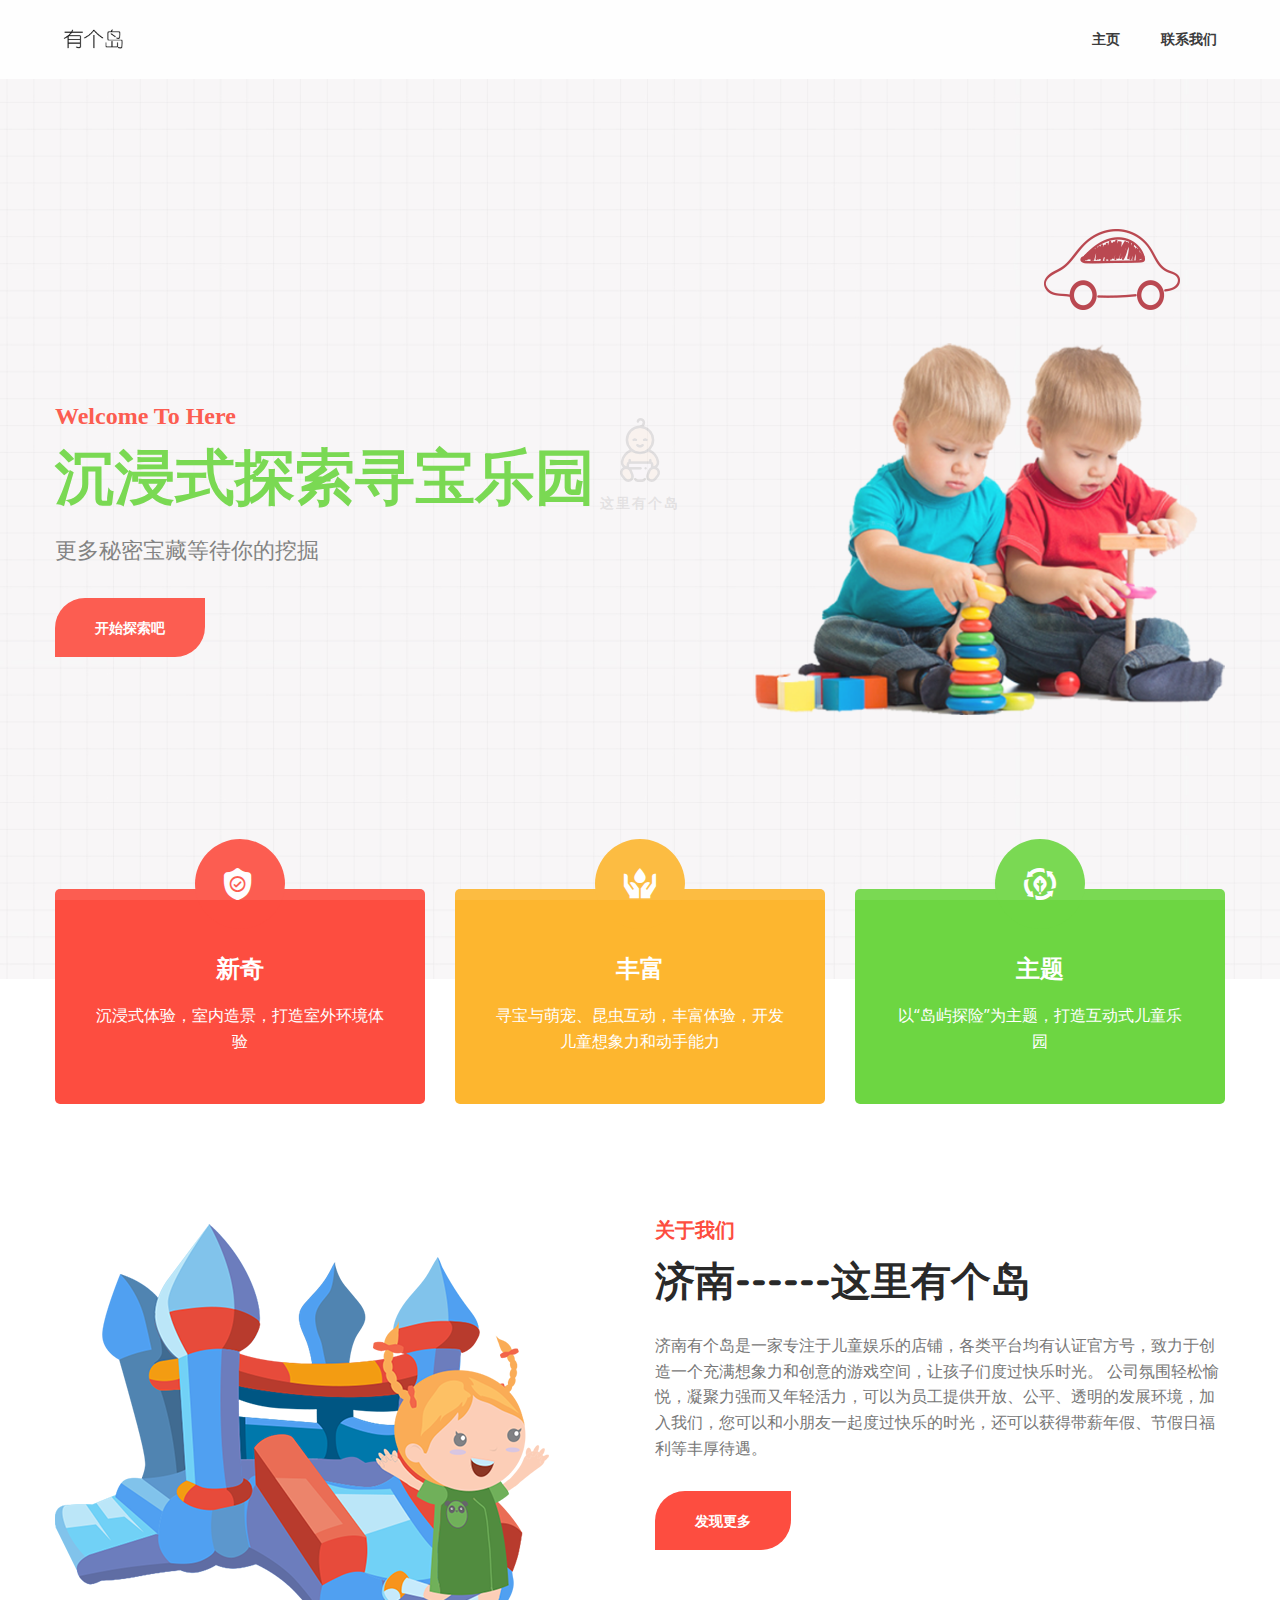
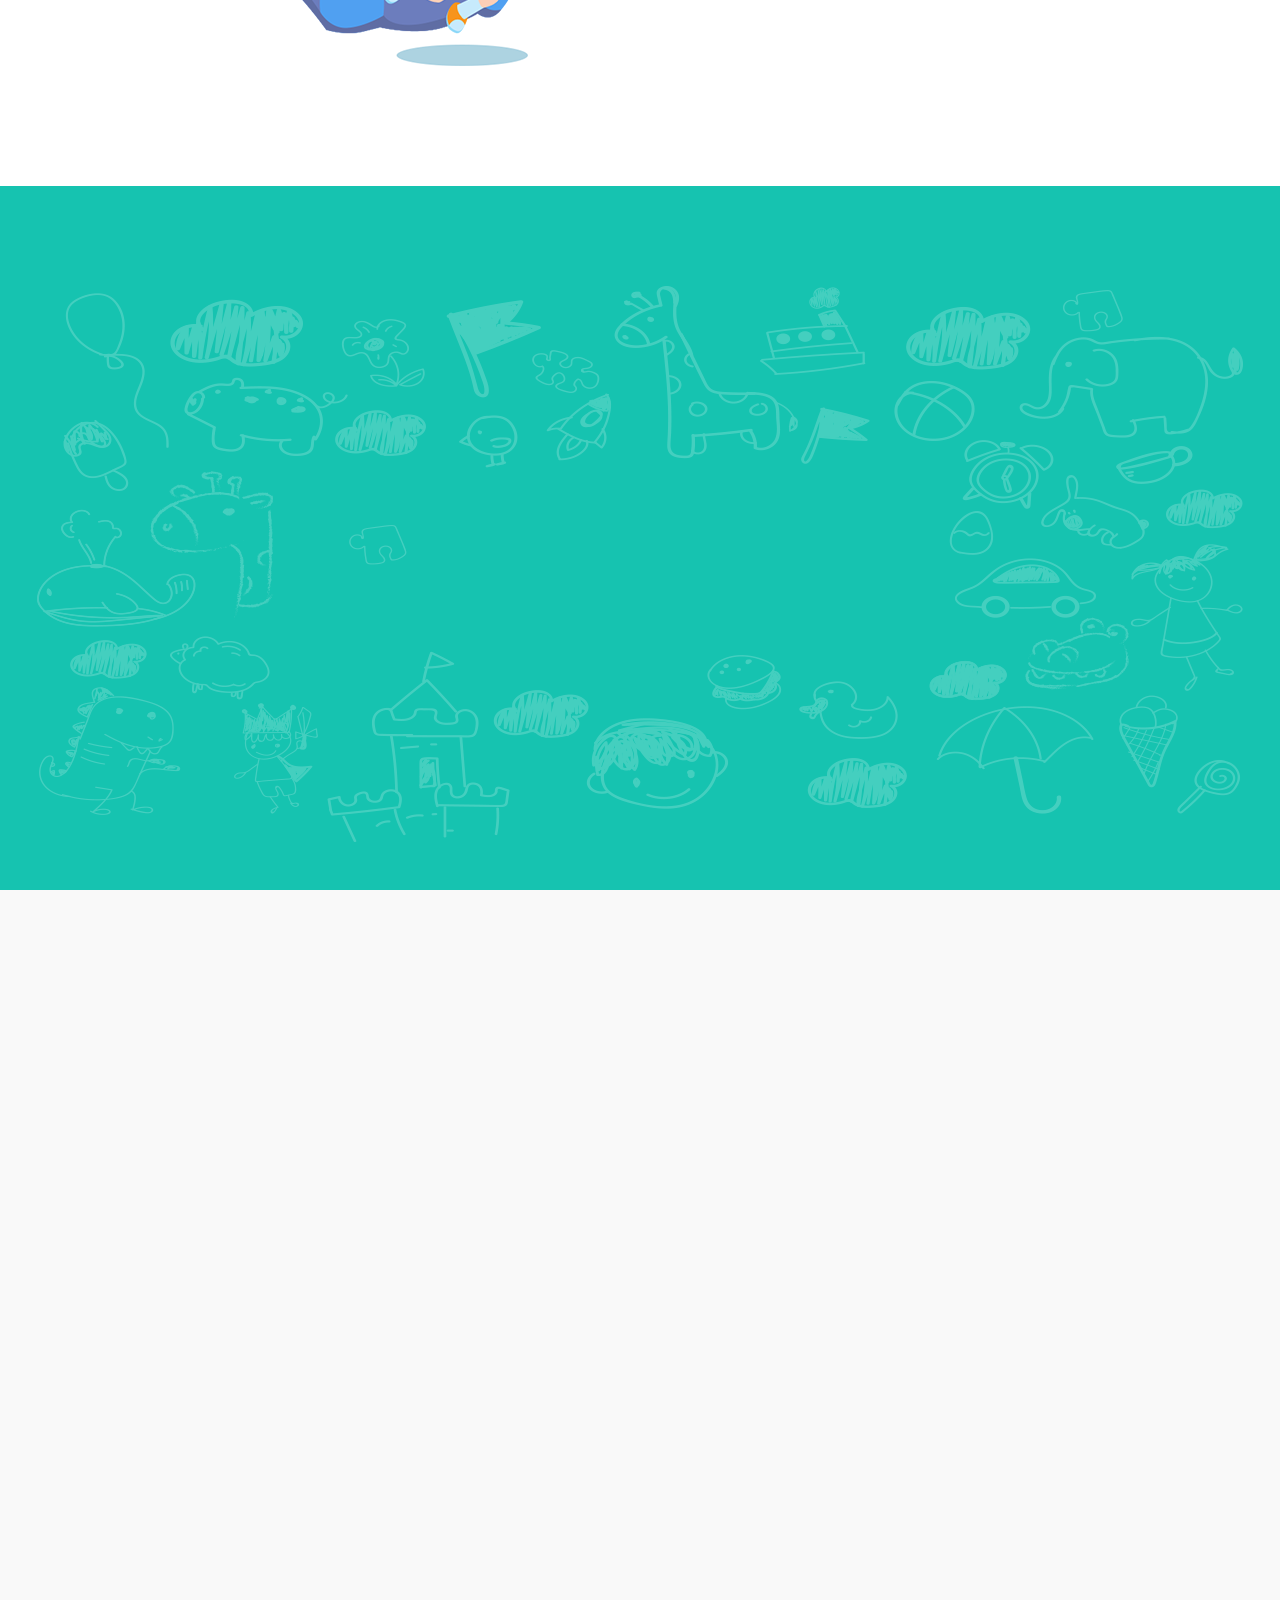
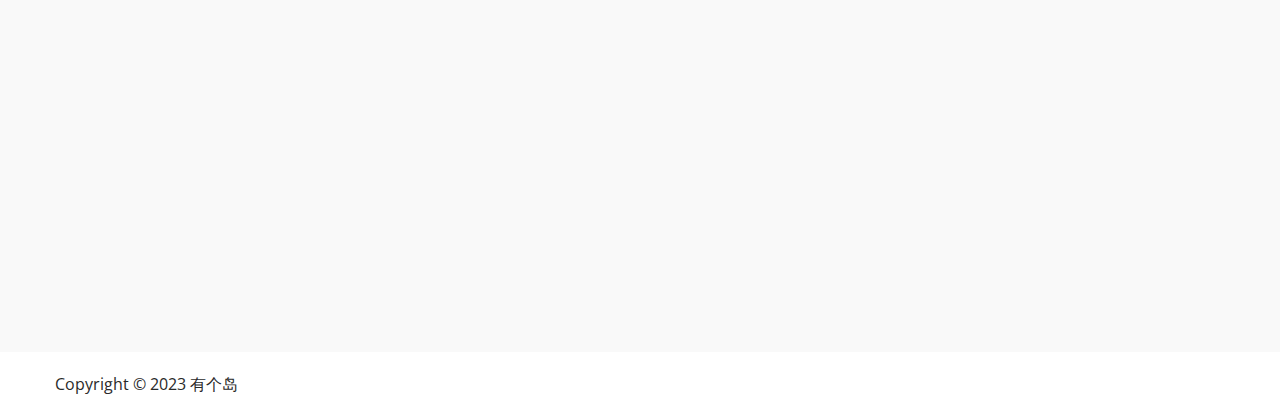
==== index.html @ 4712a029 "modified with template" ====
﻿<!DOCTYPE html>
<html lang="en">
<head>
    <meta charset="UTF-8">
    <meta name="viewport" content="width=device-width, initial-scale=1.0">
    <meta http-equiv="X-UA-Compatible" content="ie=edge">

    <title>主页-济南有个岛企业管理有限责任公司</title>
    <meta name="keyword" content="有个岛,这里有个岛,济南有个岛，济南这里有个岛，济南游乐场，济南儿童游乐场，济南儿童">
    <link rel="shortcut icon" href="assets/images/favicon.ico" type="image/x-icon">

    <!-- Bootstrap -->
    <link href="assets/css/bootstrap.min.css" rel="stylesheet">
        
    <link href="assets/css/font-awesome.min.css" rel="stylesheet">
    <link href="assets/css/magnific-popup.css" rel="stylesheet">
    <link href="assets/css/jquery-ui.css" rel="stylesheet">


    <link href="assets/css/animate.css" rel="stylesheet">
    <link href="assets/css/owl.carousel.min.css" rel="stylesheet">


    <!-- Main css -->
    <link href="assets/css/main.css" rel="stylesheet">

    <!-- HTML5 shim and Respond.js for IE8 support of HTML5 elements and media queries -->
    <!-- WARNING: Respond.js doesn't work if you view the page via file:// -->
    <!--[if lt IE 9]>
    <script src="https://oss.maxcdn.com/html5shiv/3.7.3/html5shiv.min.js"></script>
    <script src="https://oss.maxcdn.com/respond/1.4.2/respond.min.js"></script>
    <![endif]-->

</head>
<body>
    <!-- Preloader -->
    <div class="preloader">
        <img src="assets/images/preloader.png" alt="">
        <h4>这里有个岛</h4>
    </div> <!--Preloader -->

    <!--Header Area-->
    <header class="header-area">
        <nav class="navbar navbar-expand-lg main-menu">
            <div class="container">

                <a class="navbar-brand" href="index.html"><img src="assets/images/logo_1.png" class="d-inline-block align-top" alt=""></a>

                <button class="navbar-toggler" type="button" data-toggle="collapse" data-target="#navbarSupportedContent" aria-controls="navbarSupportedContent" aria-expanded="false" aria-label="Toggle navigation">
                <span class="menu-toggle"></span>
                </button>

                <div class="collapse navbar-collapse" id="navbarSupportedContent">
                    <ul class="navbar-nav ml-auto">
                        <li class="nav-item"><a class="nav-link" href="index.html">主页</a></li>
                        <!-- <li class="nav-item"><a class="nav-link" href="about.html">关于我们</a></li> -->
                        <li class="nav-item"><a class="nav-link" href="contact.html">联系我们</a></li>
                    </ul>
                    <!-- <div class="header-btn justify-content-end">
                        <button type="button" class="search-btn"><i class="fa fa-search"></i></button>
                    </div> -->
                </div>
            </div>
        </nav>
    </header><!--/Header Area-->

    <!--Hero Area-->
    <section class="hero-section">
        <div class="hero-area-1">
            <div class="single-hero ziraf-left car-right" style="background: url('assets/images/hero-1.jpg') no-repeat center / cover;">
                <div class="container">
                    <div class="row">
                        <div class="col-xl-7">
                            <div class="hero-sub">
                                <div class="table-cell">
                                    <div class="hero-left">
                                        <h4>welcome to here</h4>
                                        <h1>沉浸式探索寻宝乐园</h1>
                                        <p>更多秘密宝藏等待你的挖掘</p>
                                        <a href="" class="bttn-mid btn-fill">开始探索吧</a>
                                    </div>
                                </div>
                            </div>
                        </div>
                        <div class="col-xl-5">
                            <div class="hero-sub">
                                <div class="table-cell">
                                    <div class="hero-right">
                                        <img src="assets/images/hero-kids.png" alt="">
                                    </div>
                                </div>
                            </div>
                        </div>
                    </div>
                </div>
            </div>
        </div>
    </section><!--/Hero Area-->

    <!--Widgets Area-->
    <section class="widgets-area">
        <div class="container">
            <div class="row justify-content-center">
                <div class="col-xl-4 col-lg-4 col-md-6 col-sm-12">
                    <div class="single-widget primary-bg wow fadeInUp" data-wow-delay="0.4s">
                        <i class="flaticon-shield primary-bg"></i>
                        <h4>新奇</h4>
                        <p>沉浸式体验，室内造景，打造室外环境体验</p>
                    </div>
                </div>
                <div class="col-xl-4 col-lg-4 col-md-6 col-sm-12">
                    <div class="single-widget yellow-bg wow fadeInUp" data-wow-delay="0.4s">
                        <i class="flaticon-water yellow-bg"></i>
                        <h4>丰富</h4>
                        <p>寻宝与萌宠、昆虫互动，丰富体验，开发儿童想象力和动手能力</p>
                    </div>
                </div>
                <div class="col-xl-4 col-lg-4 col-md-6 col-sm-12">
                    <div class="single-widget green-bg wow fadeInUp" data-wow-delay="0.4s">
                        <i class="flaticon-bio green-bg"></i>
                        <h4>主题</h4>
                        <p>以“岛屿探险”为主题，打造互动式儿童乐园</p>
                    </div>
                </div>
            </div>
        </div>
    </section><!--/Widgets Area-->

    <!--About Area-->
    <section class="about-area section-padding-2 ziraf-right">
        <div class="container">
            <div class="row">
                <div class="col-xl-6 col-lg-6 col-md-12 col-sm-12 mb-30">
                    <img src="assets/images/about.png" alt="">
                </div>
                <div class="col-xl-6 col-lg-6 col-md-12 col-sm-12">
                    <div class="about-content">
                        <div class="section-title mb-10">
                            <h4>关于我们</h4>
                            <h2>济南------这里有个岛</h2>
                        </div>
                        <p>济南有个岛是一家专注于儿童娱乐的店铺，各类平台均有认证官方号，致力于创造一个充满想象力和创意的游戏空间，让孩子们度过快乐时光。
                            公司氛围轻松愉悦，凝聚力强而又年轻活力，可以为员工提供开放、公平、透明的发展环境，加入我们，您可以和小朋友一起度过快乐的时光，还可以获得带薪年假、节假日福利等丰厚待遇。</p>
                        <a href="" class="bttn-mid btn-fill">发现更多</a>
                    </div>
                </div>
            </div>
        </div>
    </section><!--/About Area-->

    <!--Package Area-->
    <section class="package-area package-before mint-bg section-padding">
        <div class="container">
            <div class="row justify-content-center">
                <div class="col-xl-6 centered wow fadeInUp" data-wow-delay="0.3s">
                   <div class="section-title cl-white">
                       <h4 class="cl-white">member benefits</h4>
                       <h2>加入会员,享受更多福利</h2>
                   </div>
                </div>
            </div>
            <div class="row">
                <div class="col wow fadeInUp" data-wow-delay="0.4s">
                    <div class="packages owl-carousel">
                        <div class="single-package">
                            <img src="assets/images/package/1.png" alt="">
                            <h3>会员折扣</h3>
                            <p>成为会员即可享受会员折扣</p>
                            <!-- <a href="" class="bttn-small btn-fill">Read more</a> -->
                        </div>
                        <div class="single-package">
                            <img src="assets/images/package/2.png" alt="">
                            <h3>生日礼物</h3>
                            <p>生日当天前来可领会员生日小礼品</p>
                            <!-- <a href="" class="bttn-small btn-fill">Read more</a> -->
                        </div>
                        <div class="single-package">
                            <img src="assets/images/package/3.png" alt="">
                            <h3>专属服务</h3>
                            <p>更多专属服务,尽在"有个岛"</p>
                            <!-- <a href="" class="bttn-small btn-fill">Read more</a> -->
                        </div>
                    </div>
                </div>
            </div>
        </div>
    </section><!--/Package Area-->
    
    <!--Portfolio Section -->
    <section class="portfolio-area section-padding gray-bg">
        
        <div class="container">

            <div class="row justify-content-center">
                <div class="col-xl-6 centered wow fadeInUp" data-wow-delay="0.3s">
                    <div class="section-title">
                        <h4>Photo gallery</h4>
                        <h2>给宝贝欢乐童年</h2>
                    </div>
                </div>
            </div>

            <div class="row portfolio portfolio-gallery column-3 gutter wow fadeInUp" data-wow-delay="0.5s">

                <div class="portfolio-item cat1 cat3 ">
                    <a href="assets/images/portfolios/1.jpg" class="thumb popup-gallery" title="">
                        <img src="assets/images/portfolios/1.jpg" alt="">
                        <div class="portfolio-hover">
                            <div class="portfolio-description">
                                <p><i class="flaticon-search"></i></p>
                            </div>
                        </div>
                    </a>
                </div>

                <div class="portfolio-item cat2 cat4 ">
                    <a href="assets/images/portfolios/2.jpg" class="thumb popup-gallery" title="">
                        <img src="assets/images/portfolios/2.jpg" alt="">
                        <div class="portfolio-hover">
                            <div class="portfolio-description">
                                <p><i class="flaticon-search"></i></p>
                            </div>
                        </div>
                    </a>
                </div>

                <div class="portfolio-item cat1 cat5 ">
                    <a href="assets/images/portfolios/3.jpg" class="thumb popup-gallery" title="">
                        <img src="assets/images/portfolios/3.jpg" alt="">
                        <div class="portfolio-hover">
                            <div class="portfolio-description">
                                <p><i class="flaticon-search"></i></p>
                            </div>
                        </div>
                    </a>
                </div>

                <div class="portfolio-item cat3 ">
                    <a href="" class="thumb video-popup" title="">
                        <img src="assets/images/portfolios/4.jpg" alt="">
                        <div class="portfolio-hover">
                            <div class="portfolio-description">
                                <p><i class="fa fa-play"></i></p>
                            </div>
                        </div>
                    </a>
                </div>

                <div class="portfolio-item cat1 cat2 ">
                    <a href="assets/images/portfolios/5.jpg" class="thumb popup-gallery" title="">
                        <img src="assets/images/portfolios/5.jpg" alt="">
                        <div class="portfolio-hover">
                            <div class="portfolio-description">
                                <p><i class="flaticon-search"></i></p>
                            </div>
                        </div>
                    </a>
                </div>

                <div class="portfolio-item cat3 cat4 ">
                    <a href="assets/images/portfolios/6.jpg" class="thumb popup-gallery" title="">
                        <img src="assets/images/portfolios/6.jpg" alt="">
                        <div class="portfolio-hover">
                            <div class="portfolio-description">
                                <p><i class="flaticon-search"></i></p>
                            </div>
                        </div>
                    </a>
                </div>

            </div>
        </div>
    </section><!--/Portfolio Section-->

    <!--Copyright Area-->
    <div class="copyright">
        <div class="container">
            <div class="row">
                <div class="col-xl-6 col-lg-6 col-md-6 col-sm-12">
                    <p>Copyright &copy; 2023 有个岛</p>
                </div>
                <div class="col-xl-6 col-lg-6 col-md-6 col-sm-12">
                    <ul>
                        <li>
                            <a href=""></a>
                        </li>
                        <li>
                            <a href=""></a>
                        </li>
                    </ul>
                </div>
            </div>
        </div>
    </div><!--/Copyright Area-->



    <!-- jQuery (necessary for Bootstrap's JavaScript plugins) -->
    <script src="assets/js/jquery-3.2.1.min.js"></script>
    <script src="assets/js/jquery-migrate.js"></script>
    <script src="assets/js/jquery-ui.js"></script>

    <script src="assets/js/popper.js"></script>
    <script src="assets/js/bootstrap.min.js"></script>
    <script src="assets/js/owl.carousel.min.js"></script>

    <script src="assets/js/magnific-popup.min.js"></script>
    <script src="assets/js/imagesloaded.pkgd.min.js"></script>
    <script src="assets/js/isotope.pkgd.min.js"></script>
    
    <script src="assets/js/waypoints.min.js"></script>
    <script src="assets/js/jquery.counterup.min.js"></script>
    <script src="assets/js/wow.min.js"></script>
    <script src="assets/js/scrollUp.min.js"></script>

    <script src="assets/js/script.js"></script>
</body>
</html>
---- assets/css/main.css ----
/* ---------------------------------------

[Main Stylesheet]

Project:    	  Kidio - Indoor playground HTML Template
Version:    	  1.0
Primary Use:      Indoor playground HTML Template

------------------------------------------

[Table of contents]

1. Fonts
2. Reset Css
3. Global Settings
4. Section Styles
5. Colors
6. Margin and Padding
7. Background Overlay
8. Buttons Style
9. Preloader
10. ScrollUp Button
11. Main Header style
12. Hero Area
13. Features Area
14. Custom Hero
15. Promo Area
16. Our Partners
17. Pricing Table
18. Why Choose us
19. Parallax Area
20. Testimonial Area
21. Counter Area
22. App Area
23. Blog Area
24. Footer Area
25. Custom Banner
26. About Area
27. Award Area
28. Card Features
29. All Partners Area
30. Team Area
31. Card Apply Form
32. Become Partner Area
33. Card Details Area
34. Choose Card
35. Faq Area
36. Error Area

-------------------------------------------*/
/*** 

===============
	Reset Css
===============

 ***/
@import url("https://fonts.googleapis.com/css?family=Open+Sans:400,600,700|Permanent+Marker|Quicksand:400,700&display=swap");

* {
    margin: 0px;
    padding: 0px;
    border: none;
    outline: none;
}

/*** 

===================
	Global Settings
===================

 ***/
body {
    font-size: 16px;
    color: #292929;
    line-height: 1.7em;
    font-weight: 400;
    background: #ffffff;
    -webkit-font-smoothing: antialiased;
    -moz-font-smoothing: antialiased;
    font-family: "Open Sans", sans-serif;
}

a {
    text-decoration: none;
    cursor: pointer;
    transition: .3s;
    color: #1E90FF;
}

button,
a:hover, a:focus, a:visited {
    text-decoration: none;
    outline: none !important;
    transition: .3s;
}

h1, h2, h3, h4, h5, h6 {
    position: relative;
    font-weight: 700;
    margin: 0px;
    background: none;
    line-height: 1.2em;
    font-family: "Quicksand", sans-serif;
}

h1 {
    font-size: 100px;
    font-family: "Quicksand", sans-serif;
}

h2 {
    font-size: 40px;
    font-family: "Quicksand", sans-serif;
}

h3 {
    font-size: 30px;
}

h4 {
    font-size: 24px;
}

h5 {
    font-size: 20px;
}

h6 {
    font-size: 18px;
}

input, button, select, textarea {
    outline: none;
}

textarea {
    overflow: hidden;
}

p {
    position: relative;
    line-height: 1.6em;
    font-family: "Open Sans", sans-serif;
}

img {
    -webkit-user-drag: none;
    -khtml-user-drag: none;
    -moz-user-drag: none;
    -o-user-drag: none;
    display: inline-block;
    max-width: 100%;
}

ul, li {
    list-style: none;
    padding: 0px;
    margin: 0px;
}

img {
    display: inline-block;
    max-width: 100%;
}

::selection {
    background-color: #00C9B724;
    color: #fd4d40;
}

-moz-::selection {
    background-color: #00C9B724;
    color: #fd4d40;
}

-webkit-::selection {
    background-color: #00C9B724;
    color: #fd4d40;
}

-o-::selection {
    background-color: #00C9B724;
    color: #fd4d40;
}

.page-wrapper {
    position: relative;
    margin: 0 auto;
    width: 100%;
    min-width: 300px;
    overflow: hidden;
}

.btn.focus, .btn:focus {
    box-shadow: none;
}

.border-0 {
    border: 0px;
}

.centered {
    text-align: center;
}

/*** 

================
	Fonts
================


font-family: 'Permanent Marker', cursive;
font-family: 'Open Sans', sans-serif;
font-family: 'Quicksand', sans-serif;

 ***/
/*
  Flaticon icon font: Flaticon
*/
@font-face {
    font-family: "Flaticon";
  src: url("../fonts/Flaticon.eot");
  src: url("../fonts/Flaticon.eot?#iefix") format("embedded-opentype"), url("../fonts/Flaticon.woff2") format("woff2"), url("../fonts/Flaticon.woff") format("woff"), url("../fonts/Flaticon.ttf") format("truetype"), url("../fonts/Flaticon.svg#Flaticon") format("svg");
  font-weight: normal;
  font-style: normal;
}

@media screen and (-webkit-min-device-pixel-ratio: 0) {
  @    font-face {
        font-family: "Flaticon";
        src: url("../fonts/Flaticon.svg#Flaticon") format("svg");
    }
}

[class^="flaticon-"]:before, [class*=" flaticon-"]:before,
[class^="flaticon-"]:after, [class*=" flaticon-"]:after {
    font-family: Flaticon;
    font-style: normal;
}

.flaticon-plus:before {
    content: "\f100";
}

.flaticon-minus:before {
    content: "\f101";
}

.flaticon-search:before {
    content: "\f102";
}

.flaticon-shield:before {
    content: "\f103";
}

.flaticon-water:before {
    content: "\f104";
}

.flaticon-bio:before {
    content: "\f105";
}

.flaticon-arrow-1:before {
    content: "\f106";
}

.flaticon-arrow:before {
    content: "\f107";
}

.flaticon-back:before {
    content: "\f108";
}

.flaticon-right:before {
    content: "\f109";
}

.flaticon-playground:before {
    content: "\f10a";
}

.flaticon-picnic:before {
    content: "\f10b";
}

.flaticon-map:before {
    content: "\f10c";
}

.flaticon-phone:before {
    content: "\f10d";
}

.flaticon-photo:before {
    content: "\f10e";
}

.flaticon-forward:before {
    content: "\f10f";
}

/*** 

==================
    Color Classes
==================

***/
.cl-black {
    color: #292929;
}

.cl-primary {
    color: #fd4d40;
}

.cl-white {
    color: #ffffff;
}

.cl-blue {
    color: #037EBD;
}

.cl-blue-2 {
    color: #037EBD;
}

.cl-green {
    color: #6dd642;
}

.cl-mint {
    color: #16C3B0;
}

.cl-yellow {
    color: #fdb62f;
}

.cl-facebook {
    color: #3B5999;
}

.cl-twitter {
    color: #55ACEE;
}

.cl-youtube {
    color: #CD201F;
}

.cl-pinterest {
    color: #BD081C;
}

.facebook-bg {
    background: #FD4D40;
}

.twitter-bg {
    background: #16C3B0;
}

.youtube-bg {
    background: #CD201F;
}

.pinterest-bg {
    background: #BD081C;
}

.google-plus-bg {
    background: #DD5144;
}

.linkedin-bg {
    background: #2DB3D9;
}

.instagram-bg {
    background: #FF7300;
}

.text-gradient-one {
    background: -webkit-linear-gradient(#FE1360, #FB653C);
    background-clip: text;
    -webkit-background-clip: text;
    -webkit-text-fill-color: transparent;
}

.text-gradient-two {
    background: -webkit-linear-gradient(#FD5B82, #FF828A);
    background-clip: text;
    -webkit-background-clip: text;
    -webkit-text-fill-color: transparent;
}

.gradient-bg-1 {
    background: -webkit-linear-gradient(#FE1360, #FB653C);
    background-clip: initial;
    -webkit-background-clip: initial;
}

.gradient-bg-2 {
    background: -webkit-linear-gradient(#FD5B82, #FF828A);
    background-clip: initial;
    -webkit-background-clip: initial;
}

/*** 

==================
    Section Styles
==================

***/
.container {
    max-width: 1200px;
}

.section-padding {
    padding: 120px 0;
}

.section-padding-2 {
    padding-top: 120px;
    padding-bottom: 90px;
}

.section-title {
    margin-bottom: 35px;
    margin-top: -6px;
}

.section-title h2 {
    position: relative;
    display: inline-block;
    font-size: 40px;
    font-weight: 700;
    line-height: 1.4;
    z-index: 1;
    text-transform: capitalize;
    margin-bottom: 15px;
}

.section-title h2 span {
    color: #fd4d40;
}

.section-title h4 {
    font-size: 20px;
    font-family: "Permanent Marker", cursive;
    margin-bottom: 10px;
    color: #fd4d40;
}

.section-title p {
    margin-bottom: 50px;
}

.section-title-2 {
    margin-bottom: 10px;
    margin-top: -11px;
}

.section-title-2 h2 {
    position: relative;
    display: inline-block;
    color: #292929;
    font-size: 40px;
    font-weight: 700;
    line-height: 1.4;
    margin-bottom: 15px;
    z-index: 1;
    text-transform: capitalize;
}

.section-title-2 h2 span {
    color: #fd4d40;
}

.section-title-2 p {
    margin-bottom: 20px;
}

@media (max-width: 991px) {
    .section-padding {
        padding: 100px 0;
    }

    .section-padding-2 {
        padding-top: 100px;
        padding-bottom: 70px;
    }
}

@media (max-width: 767px) {
    .section-padding {
        padding: 80px 0;
    }

    .section-padding-2 {
        padding-top: 80px;
        padding-bottom: 50px;
    }

    .section-title h2:before {
        display: none;
    }
}

@media (max-width: 575px) {
    .title-right a {
        float: left;
        margin-bottom: 40px;
    }
}

@media (max-width: 450px) {
    .section-title h2 {
        font-size: 32px;
    }

    .section-title-2 h2 {
        font-size: 32px;
    }

    .departments-area h2 {
        font-size: 32px;
    }
}

/*** 

=======================
    Margin and Padding
=======================

***/
/* 
    Margin Top styles
*/
.mar-0 {
    margin: 0;
}

.mt-10 {
    margin-top: 10px;
}

.mt-20 {
    margin-top: 20px;
}

.mt-30 {
    margin-top: 30px;
}

.mt-40 {
    margin-top: 40px;
}

.mt-50 {
    margin-top: 50px;
}

.mt-60 {
    margin-top: 60px;
}

/* 
    Margin Bottom Styles
*/
.mb-10 {
    margin-bottom: 10px;
}

.mb-20 {
    margin-bottom: 20px;
}

.mb-30 {
    margin-bottom: 30px;
}

.mb-40 {
    margin-bottom: 40px;
}

.mb-50 {
    margin-bottom: 50px;
}

.mb-60 {
    margin-bottom: 60px;
}

/* 
    Margin Right Styles
*/
.mr-10 {
    margin-right: 10px;
}

.mr-20 {
    margin-right: 20px;
}

.mr-30 {
    margin-right: 30px;
}

.mr-40 {
    margin-right: 40px;
}

.mr-50 {
    margin-right: 50px;
}

.mr-60 {
    margin-right: 60px;
}

/* 
    Padding Top Styles
*/
.pad-0 {
    padding: 0;
}

.pt-10 {
    padding-top: 10px;
}

.pt-20 {
    padding-top: 20px;
}

.pt-30 {
    padding-top: 30px;
}

.pt-40 {
    padding-top: 40px;
}

.pt-50 {
    padding-top: 50px;
}

.pt-60 {
    padding-top: 60px;
}

/* 
    Padding Bottom Styles
*/
.pb-10 {
    padding-bottom: 10px;
}

.pb-20 {
    padding-bottom: 20px;
}

.pb-30 {
    padding-bottom: 30px;
}

.pb-40 {
    padding-bottom: 40px;
}

.pb-50 {
    padding-bottom: 50px;
}

.pb-60 {
    padding-bottom: 60px;
}

/*** 

============================
    Background and Overlay
============================

***/
.gray-bg {
    background: #F9F9F9;
}

.black-bg {
    background: #292929;
}

.black-bg-2 {
    background: #555555;
}

.primary-bg {
    background: #fd4d40;
}

.primary-light-bg {
    background: #00C9B72c;
}

.primary-bg-dark {
    background: #037EBD;
}

.white-bg {
    background: #ffffff;
}

.blue-bg {
    background: #15124B;
}

.light-blue-bg {
    background: #234BA5;
}

.green-bg {
    background: #6dd642;
}

.blue-bg-2 {
    background: #000040;
}

.yellow-bg {
    background: #FDB62F;
}

.yellow-light-bg {
    background: #FEEDCD;
}

.purple-bg {
    background: #8E0EF0;
}

.purple-light-bg {
    background: #E8CFFC;
}

.mint-bg {
    background: #16C3B0;
}

.dark-overlay {
    background-size: cover !important;
    position: relative;
    z-index: 1;
}

.dark-overlay:after {
    position: absolute;
    left: 0;
    top: 0;
    height: 100%;
    width: 100%;
    background: #000;
    content: "";
    z-index: -1;
    opacity: .85;
}

.mint-overlay {
    background-size: cover !important;
    position: relative;
    z-index: 1;
}

.mint-overlay:after {
    position: absolute;
    left: 0;
    top: 0;
    height: 100%;
    width: 100%;
    background: #16C3B0;
    content: "";
    z-index: -1;
    opacity: .80;
}

.ziraf-left {
    position: relative;
}

.ziraf-left::before {
    position: absolute;
    content: "";
    left: 0;
    top: 150px;
    height: 639px;
    width: 249px;
    background: url(../images/hero-left.png) no-repeat;
    animation: linear infinite alternate;
    animation-name: ziraf-left;
    animation-duration: 10s;
    -webkit-animation: linear infinite alternate;
    -webkit-animation-name: ziraf-left;
    -webkit-animation-duration: 10s;
}

@media (max-width: 1400px) {
    .ziraf-left::before {
        display: none;
    }
}

@keyframes ziraf-left {
    0% {
        top: 3%;
    }

    50% {
        top: 10%;
    }

    100% {
        top: 3%;
    }
}

.ziraf-right {
    position: relative;
}

.ziraf-right::after {
    position: absolute;
    content: "";
    right: 0;
    top: 150px;
    height: 332px;
    width: 174px;
    background: url(../images/about-right.png) no-repeat;
    animation: linear infinite alternate;
    animation-name: ziraf-right;
    animation-duration: 10s;
    -webkit-animation: linear infinite alternate;
    -webkit-animation-name: ziraf-right;
    -webkit-animation-duration: 10s;
}

@media (max-width: 1400px) {
    .ziraf-right::after {
        display: none;
    }
}

@keyframes ziraf-right {
    0% {
        right: 0%;
    }

    50% {
        right: 7%;
    }

    100% {
        right: 3%;
    }
}

.car-right {
    position: relative;
}

.car-right::after {
    position: absolute;
    content: "";
    right: 100px;
    top: 150px;
    height: 81px;
    width: 136px;
    background: url(../images/hero-right.png) no-repeat;
    animation: linear infinite alternate;
    animation-name: car-right;
    animation-duration: 7s;
    -webkit-animation: linear infinite alternate;
    -webkit-animation-name: car-right;
    -webkit-animation-duration: 7s;
}

@media (max-width: 1024px) {
    .car-right::after {
        display: none;
    }
}

@keyframes car-right {
    0% {
        right: 0%;
    }

    50% {
        right: 10%;
    }

    100% {
        right: 3%;
    }
}

.package-before {
    position: relative;
}

.package-before::after {
    position: absolute;
    content: "";
    left: 50%;
    transform: translateX(-50%);
    top: 100px;
    height: 556px;
    width: 1206px;
    background: url("../images/package-before.png") no-repeat;
}

@media (max-width: 991px) {
    .package-before::after {
        display: none;
    }
}

@media (max-width: 1024px) {
    .package-before::after {
        height: 500px;
        width: 900px;
    }
}

/*** 

===================
    Buttons Style
===================

***/
.bttn-mid {
    position: relative;
    font-size: 14px;
    font-weight: 700;
    padding: 16px 40px;
    display: inline-block;
    border-radius: 30px 0 30px 0;
    cursor: pointer;
    text-transform: uppercase;
    transition: 0.4s;
}

.bttn-mid:hover {
    border-radius: 0px 30px 0px 30px;
}

.bttn-small {
    position: relative;
    font-size: 14px;
    font-weight: 700;
    padding: 10px 30px;
    border-radius: 30px 0 30px 0;
    display: inline-block;
    cursor: pointer;
    transition: 0.4s;
    text-transform: uppercase;
}

.bttn-small:hover {
    border-radius: 0px 30px 0px 30px;
}

.bttn-mid i, .bttn-small i {
    margin-right: 7px;
}

.btn-fill {
    color: #ffffff;
    background: #fd4d40;
}

.btn-fill:hover {
    background: #6dd642;
    color: #ffffff;
}

.btn-fill:hover::after {
    background: #fd4d40;
}

.btn-fill-2 {
    border: 1px solid #fd4d40;
    color: #ffffff;
    background: #fd4d40;
}

.btn-fill-2:hover {
    background: #ffffff;
    color: #fd4d40;
    border: 1px solid #fd4d40;
}

.bttn-mid.btn-emt {
    padding: 12px 41px;
}

.btn-emt {
    background: transparent;
    color: #fd4d40;
    border: 2px solid #fd4d40;
}

.btn-emt:hover {
    color: #fff;
    box-shadow: none;
    background: #fd4d40;
    border: 2px solid transparent;
}

.btn-wht {
    background: #ffffff;
    color: #fd4d40;
    border: 1px solid #fd4d40;
}

.btn-wht:hover {
    background: #fd4d40;
    color: #ffffff;
}

/* ==============================
    Preloader
    ============================== */
.preloader {
    position: fixed;
    top: 0;
    left: 0;
    width: 100%;
    height: 100%;
    z-index: 99999;
    display: flex;
    flex-flow: row nowrap;
    justify-content: center;
    align-items: center;
    background: none repeat scroll 0 0 #f5f5f5;
}

.preloader h4 {
    color: #292929;
    font-weight: 700;
    font-size: 14px;
    text-transform: uppercase;
    letter-spacing: 2px;
    position: absolute;
    top: 56%;
    left: 50%;
    transform: translate(-50%, -56%);
}

/* 
==============================
    ScrollUp Button 
============================== 
*/
a#scrollUp {
    right: 30px;
    bottom: 30px;
    width: 35px;
    height: 35px;
    background-color: #fd4d40;
    text-align: center;
    line-height: 35px;
    color: #ffffff;
    border-radius: 50%;
    font-size: 14px;
}

a#scrollUp:hover {
    background-color: #3D3C3E;
    color: #ffffff;
}

@media (max-width: 767px) {
    a#scrollUp {
        right: 30px;
        bottom: 65px;
    }
}

/*

==========================
  Main Header style
==========================

*/
.header-top {
    color: #292929;
    padding: 20px 0;
}

@media (max-width: 575px) {
    .header-top {
        padding-bottom: 0px;
    }
}

.header-top .single-header-top p {
    margin: 0;
    margin-top: 3px;
}

.header-top .single-header-top p span {
    font-weight: 700;
    color: #fd4d40;
}

.header-top .single-header-top .social {
    float: right;
}

.header-top .single-header-top .social a {
    height: 35px;
    width: 35px;
    line-height: 35px;
    font-size: 14px;
    text-align: center;
    color: #fff;
    display: inline-block;
    margin: 0 3px;
}

@media (max-width: 575px) {
    .header-top .single-header-top .social {
        float: none;
        text-align: center;
        margin-bottom: 10px;
    }
}

@media (max-width: 575px) {
    .header-top .single-header-top {
        text-align: center;
        overflow: hidden;
        margin-bottom: 20px;
    }
}

@media (max-width: 575px) {
    .header-top .single-header-top.last {
        margin-bottom: 0px;
    }
}

.header-area {
    padding: 10px 0;
    transition: 0.4s;
    width: 100%;
    top: 75px;
    z-index: 11;
}

.header-area.style-2 {
    background: #fdb62f;
}

.header-area.style-2 ul li::before {
    color: #ffffff;
}

.header-area.style-2 ul li:hover::before {
    color: #292929;
}

.header-area.style-2 ul li a {
    color: #ffffff;
}

.header-area.style-2 ul li a:hover {
    color: #292929;
}

.header-sticky {
    background: transparent;
}

.sticky-header {
    background: #ffffff;
    padding: 10px 0;
}

.navbar-brand img {
    height: 26px;
    width: auto;
}

.main-menu {
    padding-left: 0;
    padding-right: 0;
}

.main-menu ul li {
    margin-right: 25px;
}

.main-menu ul li:last-child {
    margin-right: 0px;
}

.main-menu ul li a {
    color: #292929;
    font-weight: 600;
    text-transform: uppercase;
    font-size: 14px;
    font-family: "Quicksand", sans-serif;
}

.main-menu ul li a:hover {
    color: #fd4d40;
}

.main-menu.style-2 ul li.dropdown:after {
    color: #333;
}

li.nav-item.dropdown {
    position: relative;
}

li.nav-item.dropdown:before {
    position: absolute;
    content: "\f107";
    font-family: 'FontAwesome';
    font-size: 16px;
    right: -7px;
    top: 48%;
    transform: translateY(-48%);
    color: #292929;
}

.dropdown-menu a {
    color: #181a84 !important;
}

.dropdown a {
    transition: 0.4s;
}

.dropdown-menu {
    opacity: 0;
    visibility: hidden;
    transition: all 0.5s;
    display: block;
    background: #fff;
    margin-top: 23px;
    width: 240px;
    border-radius: 3px;
    -webkit-box-shadow: 0px 7px 20px -14px rgba(34, 54, 60, 0.74);
    box-shadow: 0px 7px 20px -14px rgba(34, 54, 60, 0.74);
    border: 1px solid #f5f5f5;
}

.dropdown:hover .dropdown-menu {
    opacity: 1;
    visibility: visible;
    transform: translate3d(0, -5px, 0);
}

.dropdown-menu a {
    padding-top: 7px;
    padding-bottom: 7px;
    font-size: 14px;
    color: #292929 !important;
}

.dropdown-menu a:hover {
    background: transparent;
}

.dropdown-menu a:active {
    background: transparent;
}

.menu-toggle {
    position: relative;
    display: block;
    width: 25px;
    height: 20px;
    background: transparent;
    border-top: 2px solid #292929;
    border-bottom: 2px solid #292929;
    color: #292929;
    font-size: 0;
    -webkit-transition: all 0.25s ease-in-out;
    -o-transition: all 0.25s ease-in-out;
    transition: all 0.25s ease-in-out;
}

.menu-toggle:before, .menu-toggle:after {
    content: '';
    display: block;
    width: 100%;
    height: 2px;
    position: absolute;
    top: 50%;
    left: 50%;
    background: #292929;
    -webkit-transform: translate(-50%, -50%);
    -ms-transform: translate(-50%, -50%);
    transform: translate(-50%, -50%);
    transition: -webkit-transform 0.25s ease-in-out;
    -webkit-transition: -webkit-transform 0.25s ease-in-out;
    -o-transition: -webkit-transform 0.25s ease-in-out;
    transition: transform 0.25s ease-in-out;
    -moz-transition: -webkit-transform 0.25s ease-in-out;
    -ms-transition: -webkit-transform 0.25s ease-in-out;
}

span.is-active {
    border-color: transparent;
}

span.is-active:before {
    -webkit-transform: translate(-50%, -50%) rotate(45deg);
    -ms-transform: translate(-50%, -50%) rotate(45deg);
    transform: translate(-50%, -50%) rotate(45deg);
}

span.is-active:after {
    -webkit-transform: translate(-50%, -50%) rotate(-45deg);
    -ms-transform: translate(-50%, -50%) rotate(-45deg);
    transform: translate(-50%, -50%) rotate(-45deg);
}

span.menu-toggle:hover {
    color: #ffb606;
}

span.is-active {
    border-color: transparent;
}

span.is-active:before {
    -webkit-transform: translate(-50%, -50%) rotate(45deg);
    -ms-transform: translate(-50%, -50%) rotate(45deg);
    transform: translate(-50%, -50%) rotate(45deg);
}

span.is-active:after {
    -webkit-transform: translate(-50%, -50%) rotate(-45deg);
    -ms-transform: translate(-50%, -50%) rotate(-45deg);
    transform: translate(-50%, -50%) rotate(-45deg);
}

.dropdown-toggle::after {
    display: none;
}

.header-btn {
    margin-left: 40px;
}

.header-btn button {
    background: #fd4d40;
    color: #ffffff;
}

.search-btn {
    font-size: 12px;
    color: #fff;
    height: 35px;
    width: 35px;
    line-height: 33px;
    text-align: center;
    border-radius: 50%;
    display: inline-block;
}

.search-btn:hover {
    color: #fff;
}

/* Full Screen Search */
.search-full {
    position: fixed;
    top: 0;
    left: 0;
    width: 100%;
    height: 0;
    opacity: 0;
    visibility: hidden;
    background-color: #000000f8;
    z-index: 999;
    transition: all 0.3s ease-in-out;
    transform-origin: top;
}

.search-full.open {
    height: 100%;
    opacity: 1;
    visibility: visible;
}

.search-full.close {
    height: 0;
    opacity: 0;
    visibility: hidden;
}

.search-full .search-close {
    color: #fd4d40;
    font-size: 20px;
    position: absolute;
    top: 50px;
    right: 50px;
    border: 2px solid #fd4d40;
    background-color: transparent;
    border-radius: 50%;
    text-align: center;
    line-height: 35px;
    width: 40px;
    height: 40px;
    z-index: 9;
}

.search-full--inner {
    position: absolute;
    top: 50%;
    left: 0;
    transform: translateY(-50%);
    width: 100%;
}

.main-search-form {
    width: 100%;
}

.main-search-form input {
    border: none;
    border-bottom: 1px solid #fd4d40;
    width: 100%;
    background-color: transparent;
    color: #ffffff;
    height: 55px;
    font-size: 24px;
}

.main-search-form input::-webkit-input-placeholder {
    color: rgba(255, 255, 255, 0.65);
    font-size: 24px;
}

.main-search-form input::-moz-placeholder {
    color: rgba(255, 255, 255, 0.65);
    font-size: 24px;
}

.main-search-form input:-ms-input-placeholder {
    color: rgba(255, 255, 255, 0.65);
    font-size: 24px;
}

.main-search-form input:-moz-placeholder {
    color: rgba(255, 255, 255, 0.65);
    font-size: 24px;
}

@media (max-width: 991px) {
    .navbar-brand {
        margin-left: 15px;
    }

    .main-menu ul li {
        margin-right: 0;
        position: relative;
        margin: 3px 0;
    }

    .main-menu ul li.dropdown a {
        z-index: 999;
        position: relative;
        color: #ffffff;
    }

    .main-menu ul li a {
        color: #ffffff;
    }

    .main-menu ul li.dropdown:after {
        position: absolute;
        content: "\f107";
        font-family: FontAwesome;
        right: 15px;
        top: 0;
        color: #ffffff;
        line-height: 45px;
        overflow: hidden;
        z-index: 1;
        width: 45px;
        text-align: center;
        background: #fd4d40;
    }

    .dropdown-menu {
        display: none;
    }

    .dropdown-menu {
        width: auto;
        margin: 10px 15px 10px 0;
        background: #ffffff;
    }

    .navbar-collapse {
        margin-top: 20px;
        padding-left: 15px;
        max-height: 450px;
        overflow: auto;
        background: #292929;
        padding-bottom: 20px;
    }

    .cart-btn {
        margin-left: 0;
        margin-top: 15px;
    }

    li.nav-item.dropdown:before {
        display: none;
    }

    .header-btn {
        margin-left: 0;
    }
}

@media (max-width: 575px) {
    .main-menu {
        padding-left: 15px;
        padding-right: 15px;
    }

    .navbar-brand {
        margin-left: 0;
    }

    .navbar-toggler {
        padding-right: 0;
    }
}

/*

===============================
Footer Area
===============================

*/
.footer-area {
    background: #262229;
}

.footer-area .footer-widget {
    margin-bottom: 30px;
    color: #ffffff;
}

.footer-area .footer-widget h3 {
    font-size: 22px;
    margin-bottom: 30px;
    margin-top: -4px;
    font-weight: 600;
    position: relative;
    color: #fdb62f;
    text-transform: capitalize;
}

.footer-area .footer-widget p {
    margin-bottom: 30px;
}

.footer-area .footer-widget .social a {
    height: 35px;
    width: 35px;
    line-height: 35px;
    font-size: 14px;
    text-align: center;
    color: #ffffff;
    margin-right: 5px;
    display: inline-block;
}

.footer-area .footer-widget.footer-nav {
    margin-bottom: 30px;
}

.footer-area .footer-widget.footer-nav ul li {
    margin-bottom: 10px;
    position: relative;
    padding-left: 20px;
}

.footer-area .footer-widget.footer-nav ul li::before {
    position: absolute;
    content: "\f0da";
    left: 0;
    top: 0;
    font-family: Fontawesome;
}

.footer-area .footer-widget.footer-nav ul li:last-child {
    margin-bottom: 0;
}

.footer-area .footer-widget.footer-nav ul li a {
    color: #ffffff;
    text-transform: capitalize;
}

.footer-area .footer-widget.footer-nav ul li a:hover {
    color: #fdb62f;
}

.footer-area .footer-widget.footer-form form {
    position: relative;
}

.footer-area .footer-widget.footer-form form input {
    width: 100%;
    height: 50px;
    text-indent: 20px;
    background: #ffffff14;
    border-radius: 4px;
    color: #ffffff;
}

.footer-area .footer-widget.footer-form form button {
    position: absolute;
    right: 0;
    top: 100%;
    transform: translateY(-50px);
    height: 100%;
    padding: 0 20px;
    color: #fdb62f;
    background: transparent;
    font-size: 22px;
}

/*

===============================
Hero Area
===============================

*/
.hero-section {
    position: relative;
}

.hero-section .hero-area-1 .single-hero {
    background-size: cover !important;
    z-index: 1;
}

.hero-section .hero-area-1 .single-hero .hero-sub {
    display: table;
    height: 100vh;
    width: 100%;
    color: #292929;
}

@media (max-width: 1024px) {
    .hero-section .hero-area-1 .single-hero .hero-sub {
        text-align: center;
        height: auto;
        padding: 150px 0;
    }
}

@media (max-width: 1024px) {
    .hero-section .hero-area-1 .single-hero .hero-sub:nth-child(1) {
        padding-bottom: 0;
    }
}

.hero-section .hero-area-1 .single-hero .hero-sub .table-cell {
    display: table-cell;
    vertical-align: middle;
}

.hero-section .hero-area-1 .single-hero .hero-sub .table-cell .hero-left h4 {
    color: #fd4d40;
    margin-bottom: 10px;
    text-transform: capitalize;
    font-family: "Permanent Marker", cursive;
}

.hero-section .hero-area-1 .single-hero .hero-sub .table-cell .hero-left h1 {
    font-size: 60px;
    font-weight: 700;
    margin-bottom: 20px;
    text-transform: capitalize;
    color: #6dd642;
}

@media (max-width: 575px) {
    .hero-section .hero-area-1 .single-hero .hero-sub .table-cell .hero-left h1 {
        font-size: 36px;
    }
}

.hero-section .hero-area-1 .single-hero .hero-sub .table-cell .hero-left p {
    font-size: 22px;
    margin-bottom: 30px;
    font-weight: 400;
    color: #777777;
}

@media (max-width: 350px) {
    .hero-section .hero-area-1 .single-hero .hero-sub .table-cell .hero-left a {
        margin: 0;
        margin-top: 15px;
    }
}

.hero-section .hero-area-2 .single-hero {
    background-size: cover !important;
    z-index: 1;
}

.hero-section .hero-area-2 .single-hero .hero-sub {
    display: table;
    height: 100vh;
    width: 100%;
    color: #292929;
}

@media (max-width: 991px) {
    .hero-section .hero-area-2 .single-hero .hero-sub {
        text-align: center;
    }
}

@media (max-width: 575px) {
    .hero-section .hero-area-2 .single-hero .hero-sub {
        height: auto;
        padding: 150px 0;
    }
}

.hero-section .hero-area-2 .single-hero .hero-sub .table-cell {
    display: table-cell;
    vertical-align: middle;
}

.hero-section .hero-area-2 .single-hero .hero-sub .table-cell .hero-left h4 {
    color: #fd4d40;
    margin-bottom: 10px;
    text-transform: capitalize;
    font-family: "Permanent Marker", cursive;
}

.hero-section .hero-area-2 .single-hero .hero-sub .table-cell .hero-left h1 {
    font-size: 60px;
    font-weight: 700;
    margin-bottom: 20px;
    text-transform: capitalize;
    color: #ffffff;
}

@media (max-width: 575px) {
    .hero-section .hero-area-2 .single-hero .hero-sub .table-cell .hero-left h1 {
        font-size: 36px;
    }
}

.hero-section .hero-area-2 .single-hero .hero-sub .table-cell .hero-left p {
    font-size: 22px;
    margin-bottom: 30px;
    font-weight: 400;
    color: #ffffff;
}

.hero-section .hero-area-2 .single-hero .hero-sub .table-cell .hero-left a {
    background: #fdb62f;
    margin: 0 5px;
}

.hero-section .hero-area-2 .single-hero .hero-sub .table-cell .hero-left a:last-child {
    background: #fd4d40;
}

@media (max-width: 350px) {
    .hero-section .hero-area-2 .single-hero .hero-sub .table-cell .hero-left a {
        margin: 0;
        margin-top: 15px;
    }
}

.hero-section .hero-area-2 .owl-nav {
    display: block;
}

.hero-section .hero-area-2 .owl-nav button {
    position: absolute;
    left: 50px;
    top: 50%;
    transform: translateY(-50%);
    font-size: 20px;
    color: #ffffff;
    height: 60px;
    width: 60px;
    border-radius: 6px;
    background: #fdb62f;
}

.hero-section .hero-area-2 .owl-nav button.owl-next {
    left: auto;
    right: 50px;
    background: #fd4d40;
}

@media (max-width: 575px) {
    .hero-section .hero-area-2 .owl-nav {
        display: none;
    }
}

/*

===============================
Widgets Area
===============================

*/
.widgets-area {
    margin-top: -90px;
    z-index: 1;
    position: relative;
}

@media (max-width: 991px) {
    .widgets-area {
        margin-top: 120px;
    }
}

.widgets-area .single-widget {
    padding: 50px 40px;
    color: #ffffff;
    text-align: center;
    position: relative;
    border-radius: 5px;
}

@media (max-width: 991px) {
    .widgets-area .single-widget {
        margin-bottom: 70px;
    }
}

.widgets-area .single-widget i {
    font-size: 32px;
    height: 90px;
    width: 90px;
    line-height: 90px;
    text-align: center;
    display: inline-block;
    border-radius: 50%;
    color: #ffffff;
    z-index: 999999;
    position: absolute;
    left: 50%;
    top: -50px;
    transform: translateX(-50%);
}

.widgets-area .single-widget h4 {
    margin-bottom: 20px;
    margin-top: 15px;
    font-size: 24px;
    text-transform: capitalize;
}

.widgets-area .single-widget p {
    margin: 0;
}

/*

===============================
About Area
===============================

*/
.about-area .about-content p {
    margin-bottom: 30px;
    color: #777777;
}

/*

===============================
Package Area
===============================

*/
.package-area {
    position: relative;
}

.package-area h4 {
    color: #ffffff;
}

.package-area .packages .single-package {
    background: #ffffff;
    padding: 60px 50px;
    text-align: center;
    border-radius: 8px;
}

.package-area .packages .single-package img {
    width: 70px !important;
    height: auto;
    margin: auto;
    margin-bottom: 35px;
}

.package-area .packages .single-package h3 {
    color: #292929;
    text-transform: capitalize;
    font-size: 24px;
    font-family: "Open Sans", sans-serif;
    margin-bottom: 25px;
}

.package-area .packages .single-package p {
    color: #777777;
    margin-bottom: 25px;
}

.package-area .packages .owl-nav {
    display: block;
}

@media (max-width: 400px) {
    .package-area .packages .owl-nav {
        display: none;
    }
}

.package-area .packages .owl-nav button {
    position: absolute;
    left: -100px;
    top: 50%;
    transform: translateY(-50%);
    font-size: 20px;
    color: #ffffff;
    height: 60px;
    width: 60px;
    border-radius: 6px;
    background: #6dd642;
}

.package-area .packages .owl-nav button.owl-next {
    left: auto;
    right: -100px;
    background: #fd4d40;
}

@media (max-width: 1024px) {
    .package-area .packages .owl-nav button.owl-next {
        right: 30px;
    }
}

@media (max-width: 1024px) {
    .package-area .packages .owl-nav button {
        left: 30px;
    }
}

.package-2-area .single-package-2 {
    text-align: center;
    margin-bottom: 30px;
    padding: 0 15px;
}

.package-2-area .single-package-2 img {
    margin-bottom: 20px;
}

.package-2-area .single-package-2 h4 {
    margin-bottom: 15px;
    text-transform: capitalize;
}

.package-2-area .single-package-2 p {
    color: #777777;
    margin-bottom: -5px;
}

.package-2-area .single-package {
    text-align: center;
    margin-bottom: 30px;
    padding: 60px 40px;
    box-shadow: 0px 0px 9px 1px rgba(0, 0, 0, 0.1);
    border-radius: 8px;
}

.package-2-area .single-package img {
    width: 80px;
    height: auto;
    margin: auto;
    margin-bottom: 25px;
}

.package-2-area .single-package h3 {
    color: #292929;
    text-transform: capitalize;
    font-size: 24px;
    font-family: "Open Sans", sans-serif;
    margin-bottom: 25px;
}

.package-2-area .single-package p {
    margin-bottom: 20px;
}

/*

===============================
Review Area
===============================

*/
.review-area .reviews {
    padding: 60px;
    box-shadow: 0px 0px 21px 9px rgba(0, 0, 0, 0.05);
    border-radius: 30px;
}

@media (max-width: 400px) {
    .review-area .reviews {
        padding: 30px;
    }
}

.review-area .reviews .single-review {
    padding: 30px;
    background: #fd4d40;
}

.review-area .reviews .single-review .reviewer-thumb {
    margin-top: 20px;
    overflow: hidden;
}

.review-area .reviews .single-review .reviewer-thumb img {
    height: 60px;
    width: 60px;
    border-radius: 50%;
    float: left;
    margin-right: 10px;
}

.review-area .reviews .single-review .reviewer-thumb h3 {
    color: #ffffff;
    font-weight: 600;
    font-size: 20px;
    margin-top: 0px;
    display: inline-block;
}

.review-area .reviews .single-review .reviewer-thumb span {
    display: block;
    font-size: 14px;
    color: #ffffff;
}

.review-area .reviews .single-review p {
    margin: 0;
    font-size: 18px;
    font-style: italic;
    font-weight: 400;
    line-height: 1.8;
    color: #ffffff;
}

.review-area .reviews .owl-nav {
    position: absolute;
    right: 90px;
    bottom: 90px;
}

.review-area .reviews .owl-nav button i {
    color: #fff;
    font-size: 26px;
    margin: 0 10px;
}

@media (max-width: 400px) {
    .review-area .reviews .owl-nav {
        display: none;
    }
}

/*

===============================
Counter Area
===============================

*/
.counter-area {
    background-size: cover;
}

.counter-area .single-counter {
    margin-bottom: 30px;
    text-align: center;
}

@media (max-width: 480px) {
    .counter-area .single-counter {
        margin-bottom: 50px;
    }
}

.counter-area .single-counter h3 {
    font-size: 62px;
    font-weight: 700;
    margin-bottom: 10px;
    letter-spacing: 2px;
    margin-top: -15px;
}

.counter-area .single-counter h5 {
    font-size: 20px;
    font-weight: 600;
    text-transform: capitalize;
    color: #292929;
    font-family: "Open Sans", sans-serif;
}

/*

===============================
Admission form
===============================

*/
.admission-form form input {
    width: 100%;
    height: 50px;
    background: transparent;
    border: 1px solid #E5E5E5;
    border-radius: 4px;
    margin-bottom: 20px;
    text-indent: 15px;
    transition: 0.3s;
}

.admission-form form input:focus {
    border: 1px solid #16C3B0;
}

.admission-form form textarea {
    width: 100%;
    background: transparent;
    border: 1px solid #E5E5E5;
    border-radius: 4px;
    margin-bottom: 20px;
    text-indent: 15px;
    padding-top: 10px;
    transition: 0.3s;
}

.admission-form form textarea:focus {
    border: 1px solid #16C3B0;
}

@media (max-width: 767px) {
    .admission-form {
        margin-bottom: 30px;
    }
}

.admission-area {
    box-shadow: 0px 0px 9px 1px rgba(0, 0, 0, 0.05);
    border-radius: 10px;
    padding: 60px 30px;
}

.admission-area h2 {
    margin-bottom: 30px;
    font-family: "Open Sans", sans-serif;
    text-align: center;
    font-size: 30px;
    text-transform: capitalize;
}

.admission-area form input, .admission-area form select {
    width: 100%;
    height: 50px;
    text-indent: 15px;
    border-radius: 4px;
    background: #F2F9FD;
    margin-bottom: 20px;
}

.admission-area form .admission-file {
    position: relative;
    background: #F2F9FD;
    text-align: center;
    padding: 30px 0;
    border-radius: 4px;
    margin-bottom: 30px;
}

.admission-area form .admission-file input[type="file"] {
    position: absolute;
    left: 0;
    top: 0;
    opacity: 0;
    height: 100%;
}

.admission-area form .admission-file img {
    height: 69px;
    width: auto;
}

.admission-area form button {
    padding: 14px 0;
    width: 50%;
    border: 0px;
    border-radius: 50px;
    background: #fd4d40;
    color: #ffffff;
    display: inline-block;
    text-transform: uppercase;
    font-weight: 700;
}

.admission-area form button:hover {
    background: #6dd642;
}

@media (max-width: 575px) {
    .admission-area form button {
        width: 100%;
    }
}

/*

===============================
Call to action Area
===============================

*/
.call-to-action {
    padding: 70px 0;
    color: #fff;
}

.call-to-action h2 {
    font-weight: 700;
    color: #fff;
    font-size: 42px;
    margin-bottom: 10px;
    text-transform: capitalize;
}

.call-to-action p {
    font-weight: 400;
    font-size: 18px;
    margin-bottom: 0;
}

.call-to-action .get-service-btn {
    float: right;
    margin-top: 20px;
}

@media (max-width: 991px) {
    .call-to-action .get-service-btn {
        float: none;
        text-align: center;
    }
}

@media (max-width: 991px) {
    .call-to-action {
        text-align: center;
    }

    .call-to-action h3 {
        margin-bottom: 10px;
    }

    .call-to-action p {
        margin-bottom: 20px;
    }
}

/* ==============================
   Portfolio area
   ============================== */
.portfolio-filter {
    margin: 0;
    margin-top: -5px;
    padding: 0;
    list-style: none;
}

.port-filter-center {
    text-align: center;
}

.portfolio-filter li {
    display: inline-block;
}

.portfolio-filter li a {
    font-size: 16px;
    text-transform: capitalize;
    margin: 0 15px;
    color: #777777;
    font-weight: 700;
    transition: 0.4s;
    text-decoration: none;
    position: relative;
}

.portfolio-filter li a:hover,
.portfolio-filter li.active a,
.f-link li a:hover,
.f-link li.active a {
    color: #fd4d40;
}

/*----------------------------*/
.portfolio {
    margin: -15px 0;
}

.portfolio .portfolio-item {
    float: left;
}

.portfolio .portfolio-item .thumb {
    position: relative;
    display: block;
}

.portfolio .portfolio-item .thumb {
    position: relative;
    display: block;
}

.portfolio .portfolio-item .thumb img {
    display: block;
    width: 100%;
    height: auto;
}

.portfolio-hover {
    position: absolute;
    top: 0;
    right: 0;
    bottom: 0;
    left: 0;
    overflow: hidden;
    cursor: pointer;
    -webkit-transition: all .3s;
    transition: all .3s;
    opacity: 0;
    border-radius: 9px;
    background-image: -moz-linear-gradient(0deg, #fd4d40 0%, #fd4d40cf 99%);
    background-image: -webkit-linear-gradient(0deg, #fd4d40 0%, #fd4d40cf 99%);
    background-image: -ms-linear-gradient(0deg, #fd4d40 0%, #fd4d40cf 99%);
}

.portfolio-item:hover .portfolio-hover,
.portfolio-item:hover .portfolio-hover .portfolio-description,
.portfolio-item:hover .portfolio-hover .action-btn {
    opacity: 1;
}

.portfolio-item:hover .portfolio-hover .portfolio-description {
    top: 50%;
}

.portfolio-hover .portfolio-description {
    position: absolute;
    top: 58%;
    left: 0;
    width: 100%;
    padding: 10%;
    -webkit-transition: all .3s .3s;
    transition: all .3s .3s;
    -webkit-transform: translateY(-50%);
    -ms-transform: translateY(-50%);
    transform: translateY(-50%);
    opacity: 0;
}

.portfolio-description,
.portfolio-description h4,
.portfolio-description h4 a,
.portfolio-hover .action-btn a {
    text-align: center;
    color: #fff;
}

.portfolio-description h4 {
    font-size: 16px;
    font-weight: 700;
    margin-bottom: 10px;
    text-transform: uppercase;
}

.portfolio-description p {
    font-weight: 600;
    margin-top: 5px;
}

.portfolio-description i {
    font-size: 24px;
    color: #fff;
    line-height: 50px;
    text-align: center;
    display: inline-block;
}

.portfolio-description a,
.portfolio-title a {
    color: #fff;
}

/*gutter*/
.portfolio.gutter .portfolio-item {
    padding: 15px;
}

/*portfolio 2 grid*/
.portfolio.column-2 .portfolio-item {
    width: 49.99%;
}

/*portfolio 3 grid*/
.portfolio.column-3 .portfolio-item {
    width: 33.3333333%;
}

/*portfolio 4 grid*/
.portfolio.column-4 .portfolio-item {
    width: 24.98%;
}

/*portfolio 5 grid*/
.portfolio.column-5 .portfolio-item {
    width: 19.99%;
}

/*portfolio 6 grid*/
.portfolio.column-6 .portfolio-item {
    width: 16.666666667%;
}

/* ----------------------------------------------------------------
     Isotope Filtering
   -----------------------------------------------------------------*/
.isotope-item {
    z-index: 2;
}

.isotope-hidden.isotope-item {
    z-index: 1;
    pointer-events: none;
}

/*Isotope CSS3 transitions */
.isotope,
.isotope .isotope-item {
    -webkit-transition-duration: .8s;
    transition-duration: .8s;
}

.isotope {
    -webkit-transition-property: height, width;
    transition-property: height, width;
}

.isotope .isotope-item {
    -webkit-transition-property: -webkit-transform, opacity;
    -webkit-transition-property: opacity, -webkit-transform;
    transition-property: opacity, -webkit-transform;
    transition-property: transform, opacity;
    transition-property: transform, opacity, -webkit-transform;
}

/*disabling Isotope CSS3 transitions */
.isotope.no-transition,
.isotope.no-transition .isotope-item,
.isotope .isotope-item.no-transition {
    -webkit-transition-duration: 0s;
    transition-duration: 0s;
}

/* disable CSS transitions for containers with infinite scrolling*/
.isotope.infinite-scrolling {
    -webkit-transition: none;
    transition: none;
}

/*--------------------------------------
       responsive styles
   --------------------------------------*/
@media screen and (max-width: 1024px) {
  /*portfolio   grid*/
    .portfolio.column-2 .portfolio-item,
  .portfolio.column-3 .portfolio-item,
  .portfolio.column-4 .portfolio-item,
  .portfolio.column-5 .portfolio-item,
  .portfolio.column-6 .portfolio-item {
        width: 50%;
    }

    .portfolio-box {
        width: 100%;
    }
}

@media screen and (max-width: 767px) {
    .portfolio-filter li {
        margin-bottom: 25px;
    }
}

@media screen and (max-width: 480px) {
  /*portfolio   grid*/
    .portfolio.column-2 .portfolio-item,
  .portfolio.column-3 .portfolio-item,
  .portfolio.column-4 .portfolio-item,
  .portfolio.column-5 .portfolio-item,
  .portfolio.column-6 .portfolio-item,
  .testimonial.grid-2 li {
        width: 100%;
    }
}

@media (max-width: 767px) {
    .portfolio-filter li {
        margin-bottom: 10px;
    }

    .portfolio-filter li a {
        display: block;
        margin-bottom: 10px;
    }
}

/*

===============================
Pricing Plan Area
===============================

*/
.pricing-plan {
    margin-bottom: -30px;
}

.pricing-plan .pricing-btn {
    margin-top: 30px;
    overflow: hidden;
}

.pricing-plan .pricing-btn li {
    float: left;
    text-transform: uppercase;
    letter-spacing: 0.5px;
    font-size: 14px;
    font-weight: 700;
    color: #ffffff;
    padding: 12px 40px;
    border-radius: 50px 0 0 50px;
    background: #16C3B0;
}

.pricing-plan .pricing-btn li:last-child {
    border-radius: 0 50px 50px 0;
    background: #fd4d40;
}

@media (max-width: 1400px) {
    .pricing-plan .pricing-btn li {
        padding: 12px 26px;
    }
}

.pricing-plan .single-plan {
    padding: 45px;
    border-radius: 30px 0 30px 0;
    margin-bottom: 30px;
    text-align: center;
    box-shadow: 0px 0px 16px 4px rgba(0, 0, 0, 0.05);
}

.pricing-plan .single-plan .price-tag {
    height: 90px;
    width: 90px;
    line-height: 90px;
    border-radius: 50%;
    margin: auto;
    margin-bottom: 20px;
    border: 6px solid #fd4d40;
}

.pricing-plan .single-plan .price-tag h4 {
    background: #fd4d40;
    color: #ffffff;
    font-size: 26px;
    text-align: center;
    height: 70px;
    width: 70px;
    line-height: 70px;
    margin: auto;
    border-radius: 50%;
    margin-top: 4px;
}

.pricing-plan .single-plan .price-title {
    margin-bottom: 20px;
}

.pricing-plan .single-plan ul {
    margin-bottom: 25px;
    text-align: left;
}

.pricing-plan .single-plan ul li {
    position: relative;
    text-transform: capitalize;
    margin-bottom: 10px;
    padding-left: 30px;
    border-bottom: 1px solid #ececec;
    padding-bottom: 10px;
}

.pricing-plan .single-plan ul li:last-child {
    border-bottom: 0px;
}

.pricing-plan .single-plan ul li::before {
    position: absolute;
    left: 0;
    top: 0;
    content: "\f00c";
    font-family: Fontawesome;
    color: #fd4d40;
}

.pricing-plan .single-plan.price-mint .price-tag {
    border: 6px solid #16C3B0;
}

.pricing-plan .single-plan.price-mint .price-tag h4 {
    background: #16C3B0;
}

.pricing-plan .single-plan.price-mint ul li::before {
    color: #16C3B0;
}

.pricing-plan .single-plan.price-mint a {
    background: #16C3B0;
}

.pricing-plan .single-plan.price-mint a:hover {
    background: #6dd642;
}

/* Pricing Area 2 */
.pricing-area .single-pricing {
    padding: 55px 40px;
    box-shadow: 0px 0px 16px 4px rgba(0, 0, 0, 0.05);
    border-radius: 10px;
}

.pricing-area .single-pricing h1 {
    font-size: 60px;
    color: #fd4d40;
    margin-bottom: 10px;
}

.pricing-area .single-pricing h1 span {
    position: relative;
    bottom: 30px;
    font-size: 26px;
    margin-right: 0px;
    font-weight: 700;
}

.pricing-area .single-pricing h1 b {
    font-weight: 700;
    font-size: 22px;
}

.pricing-area .single-pricing h2 {
    font-family: "Open Sans", sans-serif;
    font-size: 28px;
    margin-bottom: 30px;
}

.pricing-area .single-pricing ul {
    margin-bottom: 30px;
}

.pricing-area .single-pricing ul li {
    position: relative;
    text-transform: capitalize;
    margin-bottom: 12px;
    padding-left: 30px;
    border-bottom: 1px solid #ececec;
    padding-bottom: 12px;
}

.pricing-area .single-pricing ul li::before {
    position: absolute;
    left: 0;
    top: 0;
    content: "\f00c";
    font-family: Fontawesome;
    color: #fd4d40;
}

.pricing-area .single-pricing ul li:last-child {
    border-bottom: 0;
}

.pricing-area .single-pricing a {
    position: relative;
    font-size: 16px;
    font-weight: 700;
    padding: 14px 50px;
    display: inline-block;
    border-radius: 4px;
    border: 2px solid #ececec;
    cursor: pointer;
    text-transform: uppercase;
    transition: 0.4s;
    color: #777777;
}

.pricing-area .single-pricing.price-primary h1 {
    color: #fd4d40;
}

.pricing-area .single-pricing.price-primary ul li::before {
    color: #fd4d40;
}

.pricing-area .single-pricing.price-primary a:hover {
    border: 2px solid #fd4d40;
    background: #fd4d40;
    color: #ffffff;
}

.pricing-area .single-pricing.price-mint h1 {
    color: #16C3B0;
}

.pricing-area .single-pricing.price-mint ul li::before {
    color: #16C3B0;
}

.pricing-area .single-pricing.price-mint a:hover {
    border: 2px solid #16C3B0;
    background: #16C3B0;
    color: #ffffff;
}

.pricing-area .single-pricing.price-yellow h1 {
    color: #fdb62f;
}

.pricing-area .single-pricing.price-yellow ul li::before {
    color: #fdb62f;
}

.pricing-area .single-pricing.price-yellow a:hover {
    border: 2px solid #fdb62f;
    background: #fdb62f;
    color: #ffffff;
}

/*

===============================
Blog Area
===============================

*/
.blog-area {
  /* Pagination */
}

.blog-area .single-blog {
    margin-bottom: 30px;
}

.blog-area .single-blog:hover .single-blog-img::before {
    opacity: 0.7;
}

.blog-area .single-blog:hover .single-blog-img a {
    opacity: 1;
}

.blog-area .single-blog .single-blog-img {
    position: relative;
}

.blog-area .single-blog .single-blog-img img {
    width: 100%;
    border-radius: 8px;
}

.blog-area .single-blog .single-blog-img a {
    font-size: 26px;
    color: #ffffff;
    position: absolute;
    left: 50%;
    top: 45%;
    transform: translate(-45%, -50%);
    opacity: 0;
    transition: 0.3s;
}

.blog-area .single-blog .single-blog-img:before {
    position: absolute;
    content: "";
    width: 100%;
    height: 100%;
    left: 0;
    top: 0;
    background: #292929;
    opacity: 0;
    transition: 0.4s;
    border-radius: 8px;
}

.blog-area .single-blog .single-blog-content {
    text-align: center;
    box-shadow: 0px 0px 16px 4px rgba(0, 0, 0, 0.05);
    padding: 30px;
    background: #ffffff;
    width: 75%;
    margin: auto;
    margin-top: -70px;
    position: relative;
}

.blog-area .single-blog .single-blog-content h3 {
    font-size: 20px;
    text-transform: capitalize;
    margin-bottom: 10px;
}

.blog-area .single-blog .single-blog-content h3 a {
    color: #292929;
}

.blog-area .single-blog .single-blog-content h3 a:hover {
    color: #fd4d40;
}

.blog-area .single-blog .single-blog-content .date {
    color: #fd4d40;
    font-family: "Permanent Marker", cursive;
    font-size: 14px;
}

.blog-area .styled-pagination {
    position: relative;
    margin-bottom: 30px;
}

.blog-area .styled-pagination li {
    position: relative;
    display: inline-block;
    margin: 0px 3px 0px 0px;
}

.blog-area .styled-pagination li.previous a, .blog-area .styled-pagination li.next a {
    color: #292929;
}

.blog-area .styled-pagination li a {
    position: relative;
    display: inline-block;
    line-height: 40px;
    height: 40px;
    font-size: 16px;
    font-weight: 600;
    min-width: 40px;
    border-radius: 50%;
    color: #292929;
    text-align: center;
    text-transform: capitalize;
    transition: all 500ms ease;
    -webkit-transition: all 500ms ease;
    -ms-transition: all 500ms ease;
    -o-transition: all 500ms ease;
    -moz-transition: all 500ms ease;
}

.blog-area .styled-pagination li a:hover, .blog-area .styled-pagination li a.active {
    color: #ffffff;
    background-color: #fd4d40;
}

.blog-area .site-sidebar .single-sidebar {
    margin-bottom: 50px;
}

.blog-area .site-sidebar .single-sidebar div {
    overflow: hidden;
}

.blog-area .site-sidebar .single-sidebar:last-child {
    margin-bottom: 0;
}

.blog-area .site-sidebar .single-sidebar h3 {
    font-size: 22px;
    font-weight: 700;
    position: relative;
    padding-left: 15px;
    margin-bottom: 30px;
    text-transform: capitalize;
}

.blog-area .site-sidebar .single-sidebar h3::before {
    position: absolute;
    width: 3px;
    background: #fd4d40;
    content: "";
    left: 0;
    top: 0;
    height: 100%;
}

.blog-area .site-sidebar .single-sidebar form {
    width: 100%;
    position: relative;
    height: 50px;
}

.blog-area .site-sidebar .single-sidebar form input {
    width: 100%;
    border: 2px solid #ddd;
    height: 100%;
    transition: 0.4s;
    text-indent: 20px;
    border-radius: 100px;
}

.blog-area .site-sidebar .single-sidebar form input:focus {
    border: 2px solid #fd4d40;
}

.blog-area .site-sidebar .single-sidebar form button {
    position: absolute;
    right: 0;
    top: 50%;
    transform: translateY(-50%);
    background: none;
    color: #fd4d40;
    height: 100%;
    width: 50px;
}

.blog-area .site-sidebar .single-sidebar ul li {
    margin-bottom: 20px;
}

.blog-area .site-sidebar .single-sidebar ul li:last-child {
    border-bottom: 0;
}

.blog-area .site-sidebar .single-sidebar ul li a {
    color: #777777;
    display: block;
    background: #FAFAFA;
    padding: 10px 20px;
    border-radius: 100px;
    font-weight: 600;
    text-transform: capitalize;
}

.blog-area .site-sidebar .single-sidebar ul li a:hover {
    color: #ffffff;
    background: #fd4d40;
}

.blog-area .site-sidebar .single-sidebar ul li a span {
    float: right;
}

.blog-area .site-sidebar .single-sidebar.sidebar-news .single-sidebar-news {
    margin-bottom: 25px;
}

.blog-area .site-sidebar .single-sidebar.sidebar-news .single-sidebar-news:last-child {
    margin-bottom: 0;
}

.blog-area .site-sidebar .single-sidebar.sidebar-news .single-sidebar-news .sidebar-news-thumb {
    width: 23%;
    float: left;
    margin-right: 10px;
}

.blog-area .site-sidebar .single-sidebar.sidebar-news .single-sidebar-news .sidebar-news-thumb img {
    width: 80px;
    height: 80px;
    border-radius: 50%;
}

.blog-area .site-sidebar .single-sidebar.sidebar-news .single-sidebar-news .sidebar-news-content {
    width: 70%;
    float: left;
}

.blog-area .site-sidebar .single-sidebar.sidebar-news .single-sidebar-news .sidebar-news-content h5 {
    font-size: 16px;
    font-weight: 600;
    text-transform: capitalize;
    margin-bottom: 10px;
}

.blog-area .site-sidebar .single-sidebar.sidebar-news .single-sidebar-news .sidebar-news-content h5 a {
    color: #292929;
}

.blog-area .site-sidebar .single-sidebar.sidebar-news .single-sidebar-news .sidebar-news-content h5 a:hover {
    color: #fd4d40;
}

.blog-area .site-sidebar .single-sidebar.sidebar-news .single-sidebar-news .sidebar-news-content p {
    margin: 0;
    font-size: 12px;
    font-weight: 600;
    line-height: 1.2em;
    color: #fd4d40;
    font-style: italic;
}

.blog-area .site-sidebar .single-sidebar.tag a {
    margin: 0 5px 10px 0;
    font-size: 14px;
    font-weight: 700;
    padding: 8px 30px;
    border-radius: 50px;
    display: inline-block;
    cursor: pointer;
    transition: 0.4s;
    text-transform: uppercase;
    border: 2px solid #E7E7E7;
    color: #777777;
}

.blog-area .site-sidebar .single-sidebar.tag a:hover {
    background: #fd4d40;
    border: 2px solid #fd4d40;
    color: #ffffff;
}

.blog-area .blog-all-comments h3 {
    margin-bottom: 20px;
    font-weight: 600;
}

.blog-area .blog-all-comments .blog-comments {
    margin-bottom: 40px;
    padding: 30px 40px;
    overflow: hidden;
    background: #f9f9f9;
}

.blog-area .blog-all-comments .blog-comments div {
    overflow: hidden;
}

.blog-area .blog-all-comments .blog-comments .author-thumb {
    width: 20%;
    float: left;
}

.blog-area .blog-all-comments .blog-comments .author-thumb img {
    border-radius: 50%;
    width: 70px;
}

.blog-area .blog-all-comments .blog-comments .author-comments .author-details h4 {
    float: left;
    font-size: 18px;
}

.blog-area .blog-all-comments .blog-comments .author-comments .author-details .comment-reply-btn {
    float: right;
}

.blog-area .blog-all-comments .blog-comments .author-comments .author-details .comment-reply-btn a {
    padding: 8px 20px;
    background: #eceaea;
    border-radius: 4px;
    color: #777777;
    margin: 0 6px;
    font-weight: 600;
    text-transform: capitalize;
    display: inline-block;
}

.blog-area .blog-all-comments .blog-comments .author-comments .author-details .comment-reply-btn a i {
    margin-right: 5px;
    font-size: 14px;
}

.blog-area .blog-all-comments .blog-comments .author-comments .author-details .comment-reply-btn a:hover {
    background: #fd4d40;
    color: #ffffff;
}

.blog-area .blog-all-comments .blog-comments .author-comments .author-designation {
    font-weight: 700;
    font-size: 14px;
    margin-bottom: 5px;
}

.blog-area .blog-comment-form {
    margin-bottom: 30px;
}

.blog-area .blog-comment-form h3 {
    margin-bottom: 15px;
    text-transform: uppercase;
}

.blog-area .blog-comment-form input, .blog-area .blog-comment-form textarea {
    width: 100%;
    border: 2px solid #E5E5E5;
    text-indent: 20px;
    margin-bottom: 30px;
    transition: .3s;
    background: transparent;
    border-radius: 4px;
}

.blog-area .blog-comment-form input:focus, .blog-area .blog-comment-form textarea:focus {
    border-color: #fd4d40;
}

.blog-area .blog-comment-form input {
    height: 50px;
}

.blog-area .blog-comment-form textarea {
    padding-top: 15px;
}

.blog-area .blog-comment-form button {
    padding: 12px 40px;
    background: #fd4d40;
    border-radius: 4px;
    color: #ffffff;
    font-size: 14px;
    font-weight: 600;
    text-transform: uppercase;
    display: inline-block;
}

.blog-area .blog-comment-form button:hover {
    background: #6dd642;
}

.blog-area .blog-comments + .blog-comments {
    margin-left: 15%;
}

@media (max-width: 767px) {
    .blog-area .blog-comment-form {
        margin-bottom: 40px;
    }
}

@media (max-width: 450px) {
    .blog-area .single-blog-block-img, .blog-area .single-blog-block-content {
        width: 100%;
    }

    .blog-area .single-blog-block-img {
        margin-bottom: 20px;
    }
}

.blog-area .single-blog-block {
    box-shadow: 0px 0px 9px 1px rgba(0, 0, 0, 0.1);
    border-radius: 8px;
    margin-bottom: 30px;
}

.blog-area .single-blog-block .single-blog-block-img img {
    border-radius: 8px 8px 0 0;
    width: 100%;
}

.blog-area .single-blog-block .single-blog-block-content {
    padding: 40px;
}

.blog-area .single-blog-block .single-blog-block-content .blog-info {
    margin-bottom: 30px;
}

.blog-area .single-blog-block .single-blog-block-content .blog-info p {
    color: #777777;
}

.blog-area .single-blog-block .single-blog-block-content .blog-info p a {
    padding: 8px 20px;
    background: #eceaea;
    border-radius: 4px;
    color: #777777;
    margin-right: 30px;
    font-weight: 600;
}

.blog-area .single-blog-block .single-blog-block-content .blog-info p a:hover {
    background: #fd4d40;
    color: #ffffff;
}

@media (max-width: 360px) {
    .blog-area .single-blog-block .single-blog-block-content .blog-info p a {
        padding: 4px 12px;
        margin-right: 10px;
        font-size: 14px;
    }
}

.blog-area .single-blog-block .single-blog-block-content h3 {
    font-size: 30px;
    margin-bottom: 20px;
    text-transform: capitalize;
    font-family: "Open Sans", sans-serif;
}

.blog-area .single-blog-block .single-blog-block-content h3 a {
    color: #292929;
}

.blog-area .single-blog-block .single-blog-block-content h3 a:hover {
    color: #fd4d40;
}

.blog-area .single-blog-block .single-blog-block-content h4 {
    margin-bottom: 15px;
}

.blog-area .single-blog-block .single-blog-block-content .read-more {
    color: #292929;
    font-weight: 600;
}

.blog-area .single-blog-block .single-blog-block-content .read-more:hover {
    color: #fd4d40;
}

.blog-area .single-blog-block .single-blog-block-content ul li {
    position: relative;
    margin-bottom: 15px;
    padding-left: 30px;
}

.blog-area .single-blog-block .single-blog-block-content ul li::before {
    position: absolute;
    left: 0;
    top: 0;
    content: "\f111";
    font-family: Fontawesome;
    color: #fd4d40;
    font-size: 12px;
}

.blog-area .single-blog-block .single-blog-block-content ul li:last-child {
    margin-bottom: 0px;
}

.blog-area .post-share-and-tag {
    margin: 40px 0 60px 0;
}

.blog-area .post-share-and-tag .social span {
    font-size: 20px;
    font-weight: 700;
}

.blog-area .post-share-and-tag .social a {
    height: 35px;
    width: 35px;
    line-height: 35px;
    font-size: 14px;
    text-align: center;
    color: #fff;
    display: inline-block;
    margin: 0 3px;
}

.blog-area .post-share-and-tag .tag {
    float: right;
}

.blog-area .post-share-and-tag .tag a {
    padding: 8px 20px;
    background: #eceaea;
    border-radius: 4px;
    color: #777777;
    margin-left: 6px;
    font-weight: 600;
    text-transform: capitalize;
}

.blog-area .post-share-and-tag .tag a:hover {
    background: #fd4d40;
    color: #ffffff;
}

/*

===============================
FAQ Area
===============================

*/
.faq-contents {
    display: block;
    height: auto;
}

.faq-contents .accordion {
    list-style: none;
    padding: 0;
}

.faq-contents .accordion li {
    position: relative;
    margin-bottom: 20px;
    border: 1px solid #D9D9D9;
    border-radius: 4px;
}

.faq-contents .accordion li:last-child {
    margin-bottom: 0px;
}

.faq-contents .accordion li p {
    display: none;
    padding: 10px 30px 20px 20px;
    color: #333;
    font-size: 16px;
    background: #fff;
    margin-bottom: 0;
    line-height: 2;
    border-radius: 4px;
}

.faq-contents .accordion li a {
    width: 100%;
    display: block;
    cursor: pointer;
    font-size: 20px;
    padding-left: 20px;
    padding-right: 50px;
    padding-top: 15px;
    padding-bottom: 15px;
    color: #333333;
    user-select: none;
    font-weight: 600;
}

.faq-contents .accordion li a i {
    font-size: 18px;
    color: #fff;
    margin-right: 20px;
}

.faq-contents .accordion li a.active {
    color: #333333;
    border: 0;
}

.faq-contents .accordion li a.active::after {
    transform: rotate(225deg);
    -webkit-transition: all 0.2s ease-in-out;
    -moz-transition: all 0.2s ease-in-out;
    transition: all 0.2s ease-in-out;
    border-right: 2px solid #333333;
    border-bottom: 2px solid #333333;
}

.faq-contents .accordion li a::after {
    width: 10px;
    height: 10px;
    border-right: 2px solid #333333;
    border-bottom: 2px solid #333333;
    position: absolute;
    right: 25px;
    content: " ";
    top: 22px;
    transform: rotate(45deg);
    -webkit-transition: all 0.2s ease-in-out;
    -moz-transition: all 0.2s ease-in-out;
    transition: all 0.2s ease-in-out;
}

/*

===============================
Copyright Area
===============================

*/
.copyright {
    padding: 20px 0;
}

.copyright p {
    color: #292929;
    margin: 0;
}

@media (max-width: 767px) {
    .copyright p {
        text-align: center;
        margin-bottom: 15px;
    }
}

.copyright ul {
    float: right;
}

@media (max-width: 767px) {
    .copyright ul {
        float: none;
        text-align: center;
    }
}

.copyright ul li {
    display: inline-block;
    margin-left: 10px;
}

@media (max-width: 767px) {
    .copyright ul li {
        margin-left: 0px;
    }
}

.copyright ul li a {
    color: #292929;
}

.copyright ul li a:hover {
    color: #fd4d40;
}

/*

===============================
feature area
===============================

*/
.feature-area .single-feature {
    margin-bottom: 30px;
    padding: 0 15px;
    text-align: center;
    padding-top: 10px;
}

.feature-area .single-feature i {
    font-size: 52px;
    margin-bottom: 40px;
    display: block;
}

.feature-area .single-feature h4 {
    font-weight: 700;
    color: #292929;
    margin-bottom: 15px;
    text-transform: capitalize;
}

.feature-area .single-feature p {
    color: #777777;
    margin-bottom: -5px;
}

/*

===============================
Breadcrumb area
===============================

*/
.breadcrumb-area {
    padding: 220px 0 100px 0;
    position: relative;
}

.breadcrumb-area .banner-title h2 {
    font-size: 40px;
    font-weight: 700;
    color: #6dd642;
    margin-bottom: 10px;
    text-transform: capitalize;
}

@media (max-width: 767px) {
    .breadcrumb-area .banner-title h2 {
        font-size: 42px;
    }
}

@media (max-width: 575px) {
    .breadcrumb-area .banner-title h2 {
        font-size: 32px;
    }
}

.breadcrumb-area ul li {
    display: inline-block;
    font-weight: 600;
}

.breadcrumb-area ul li a {
    margin-right: 20px;
    position: relative;
    color: #292929;
    font-weight: 600;
}

.breadcrumb-area ul li a:after {
    position: absolute;
    content: "-";
    right: -15px;
    top: -2px;
}

.breadcrumb-area ul li a:hover {
    color: #6dd642;
}

@media (max-width: 767px) {
    .custom-banner {
        text-align: center;
    }

    .page-breadcrumb ul {
        float: none;
    }

    .banner-title {
        margin-bottom: 20px;
    }
}

/*

===============================
Mission Vission area
===============================

*/
.single-mission-vission {
    margin-top: -5px;
}

.single-mission-vission h3 {
    color: #292929;
    margin-bottom: 20px;
}

.single-mission-vission p {
    color: #777777;
    margin: 0;
}

/*

===============================
Privacy polices area
===============================

*/
.polices-content {
    margin-top: -6px;
}

.polices-content h2 {
    margin-bottom: 20px;
    font-family: "Open Sans", sans-serif;
    font-size: 30px;
}

.polices-content p {
    margin-bottom: 30px;
}

.polices-content ul li {
    position: relative;
    margin-bottom: 20px;
    padding-left: 30px;
}

.polices-content ul li::before {
    position: absolute;
    left: 0;
    top: 0;
    content: "\f111";
    font-family: Fontawesome;
    color: #fd4d40;
    font-size: 12px;
}

.polices-content ul li:last-child {
    margin-bottom: 0px;
}

.polices-content.cl-white ul li:before {
    color: #ffffff;
}

/*

===============================
Contact area
===============================

*/
.contact-area {
    display: -webkit-box;
    display: -ms-flexbox;
    display: flex;
    -ms-flex-wrap: nowrap;
    flex-wrap: nowrap;
}

@media (max-width: 991px) {
    .contact-area {
        display: block;
    }
}

.contact-area .contact-left, .contact-area .contact-right {
    width: 50%;
}

@media (max-width: 991px) {
    .contact-area .contact-left, .contact-area .contact-right {
        width: 100%;
    }
}

.contact-area .contact-left {
    padding: 120px 0 80px 0;
}

@media (max-width: 1024px) {
    .contact-area .contact-left {
        margin-left: 15px;
        margin-right: 30px;
    }
}

.contact-area .contact-left .contacts {
    width: 585px;
    margin: auto;
    text-align: left;
    margin-right: 0;
    padding-right: 60px;
}

@media (max-width: 575px) {
    .contact-area .contact-left .contacts .section-title {
        text-align: center;
    }
}

@media (max-width: 991px) {
    .contact-area .contact-left .contacts {
        width: 100%;
    }
}

@media (max-width: 575px) {
    .contact-area .contact-left .contacts {
        padding-right: 15px;
    }
}

.contact-area .contact-left .contacts .contact-details {
    margin-bottom: 38px;
}

.contact-area .contact-left .contacts .contact-details .single-contact-details img {
    margin-bottom: 20px;
}

.contact-area .contact-left .contacts .contact-details .single-contact-details p {
    margin: 0;
    color: #777777;
}

@media (max-width: 575px) {
    .contact-area .contact-left .contacts .contact-details .single-contact-details {
        margin-bottom: 30px;
        text-align: center;
    }
}

.contact-area .contact-left .contacts .contact-details form input {
    width: 100%;
    height: 50px;
    background: #ECF3F7;
    margin-bottom: 20px;
    border-radius: 4px;
    text-indent: 15px;
}

.contact-area .contact-left .contacts .contact-details form textarea {
    width: 100%;
    background: #ECF3F7;
    margin-bottom: 20px;
    border-radius: 4px;
    text-indent: 15px;
    padding-top: 10px;
}

.contact-area .contact-left .contacts .contact-details form button {
    width: 100%;
    padding: 14px 0px;
    border: 0px;
    border-radius: 4px;
    background: #fd4d40;
    color: #ffffff;
    display: inline-block;
    text-transform: uppercase;
    font-weight: 700;
}

.contact-area .contact-left .contacts .contact-details form button:hover {
    background: #6dd642;
}

.contact-area .contact-right #map {
    height: 100%;
}

@media (max-width: 991px) {
    .contact-area .contact-right {
        height: 420px;
    }
}

/*

===============================
newslatter area
===============================

*/
.newslatter h2 {
    font-size: 40px;
    margin-bottom: 30px;
    color: #292929;
    text-align: center;
    text-transform: capitalize;
    margin-top: -10px;
}

.newslatter form {
    position: relative;
}

.newslatter form input {
    width: 100%;
    height: 80px;
    box-shadow: 0px 0px 9px 1px rgba(253, 77, 64, 0.1);
    border-radius: 100px;
    font-size: 18px;
    text-indent: 40px;
}

.newslatter form button {
    position: absolute;
    right: 0;
    top: 50%;
    transform: translateY(-40px);
    height: 100%;
    padding: 0 40px;
    color: #fd4d40;
    background: transparent;
    font-size: 28px;
}

/*

===============================
Account Crid area
===============================

*/
.account-crid {
    display: -webkit-box;
    display: -ms-flexbox;
    display: flex;
    -ms-flex-wrap: nowrap;
    flex-wrap: nowrap;
}

@media (max-width: 991px) {
    .account-crid {
        display: block;
    }
}

.account-crid .account-crid-left, .account-crid .account-crid-right {
    width: 50%;
}

@media (max-width: 991px) {
    .account-crid .account-crid-left, .account-crid .account-crid-right {
        width: 100%;
    }
}

.account-crid .account-crid-left {
    display: flex;
}

@media (max-width: 1024px) {
    .account-crid .account-crid-left {
        padding: 20px;
    }
}

.account-crid .account-crid-left .account-contents {
    width: 585px;
    margin: auto;
    text-align: left;
    margin-right: 0;
    padding-right: 60px;
}

@media (max-width: 991px) {
    .account-crid .account-crid-left .account-contents {
        width: 100%;
        padding: 50px;
    }
}

@media (max-width: 450px) {
    .account-crid .account-crid-left .account-contents {
        padding: 30px;
    }
}

.account-crid .account-crid-right {
    padding: 120px 0;
}

@media (max-width: 991px) {
    .account-crid .account-crid-right {
        padding: 20px 0;
    }
}

.account-crid .account-crid-right .account-form {
    width: 585px;
    margin: auto;
    text-align: left;
    margin-left: 0;
    padding-left: 60px;
}

@media (max-width: 991px) {
    .account-crid .account-crid-right .account-form {
        width: 100%;
        padding: 50px;
    }
}

@media (max-width: 450px) {
    .account-crid .account-crid-right .account-form {
        padding: 30px;
    }
}

.account-crid .account-crid-right .account-form ul {
    margin-bottom: 30px;
}

.account-crid .account-crid-right .account-form ul li {
    margin-right: 20px;
}

@media (max-width: 450px) {
    .account-crid .account-crid-right .account-form ul li {
        margin-bottom: 10px;
    }
}

.account-crid .account-crid-right .account-form ul li a {
    background: #F9F9F9;
    border-radius: 4px;
    border: 1px solid #F0F0F0;
    padding: 12px 35px;
    color: #777777;
    font-weight: 600;
}

.account-crid .account-crid-right .account-form ul li a.active {
    background: #fd4d40;
    color: #ffffff;
    border: 1px solid #fd4d40;
}

.account-crid .account-crid-right .account-form .account-tab-content h3 {
    margin-bottom: 20px;
    text-transform: capitalize;
}

.account-crid .account-crid-right .account-form .account-tab-content p {
    margin-bottom: 30px;
}

.account-crid .account-crid-right .account-form .account-tab-content .social-buttons {
    margin-bottom: 40px;
}

.account-crid .account-crid-right .account-form .account-tab-content .social-buttons a {
    border-radius: 50px;
    padding: 7px 32px;
    display: inline-block;
    color: #ffffff;
    margin: 0 5px;
    font-weight: 600;
}

@media (max-width: 575px) {
    .account-crid .account-crid-right .account-form .account-tab-content .social-buttons a {
        margin: 0;
        margin-bottom: 5px;
    }
}

.account-crid .account-crid-right .account-form .account-tab-content .social-buttons a.facebook-bg {
    background: #4267B2;
}

.account-crid .account-crid-right .account-form .account-tab-content .social-buttons a.twitter-bg {
    background: #28AAE1;
}

.account-crid .account-crid-right .account-form .account-tab-content .or {
    position: relative;
    display: block;
    width: 100px;
    text-align: center;
    margin: auto;
    font-weight: 600;
}

.account-crid .account-crid-right .account-form .account-tab-content .or::before {
    position: absolute;
    height: 3px;
    width: 40px;
    background: #16C3B0;
    left: -20px;
    top: 12px;
    content: "";
}

.account-crid .account-crid-right .account-form .account-tab-content .or::after {
    position: absolute;
    height: 3px;
    width: 40px;
    background: #16C3B0;
    right: -20px;
    top: 12px;
    content: "";
}

.account-crid .account-crid-right .account-form .account-tab-content form input[type="email"], .account-crid .account-crid-right .account-form .account-tab-content form input[type="password"], .account-crid .account-crid-right .account-form .account-tab-content form input[type="text"] {
    width: 100%;
    border-bottom: 2px solid #e8e8e8;
    transition: 0.3s;
    height: 50px;
    margin-bottom: 20px;
}

.account-crid .account-crid-right .account-form .account-tab-content form input[type="email"]:focus, .account-crid .account-crid-right .account-form .account-tab-content form input[type="password"]:focus, .account-crid .account-crid-right .account-form .account-tab-content form input[type="text"]:focus {
    border-bottom: 2px solid #16C3B0;
}

.account-crid .account-crid-right .account-form .account-tab-content form input [type="checkbox"], .account-crid .account-crid-right .account-form .account-tab-content form label {
    margin-bottom: 20px;
}

.account-crid .account-crid-right .account-form .account-tab-content form a {
    color: #16C3B0;
    float: right;
}

.account-crid .account-crid-right .account-form .account-tab-content form a:hover {
    color: #fd4d40;
}

.account-crid .account-crid-right .account-form .account-tab-content form a.privacy-anc {
    float: none;
}

.account-crid .account-crid-right .account-form .account-tab-content form button {
    background: #16C3B0;
    border-radius: 4px;
    border: 1px solid #F0F0F0;
    padding: 12px 35px;
    color: #ffffff;
    font-weight: 600;
    display: block;
    text-transform: uppercase;
    font-size: 14px;
}

.account-crid .account-crid-right .account-form .account-tab-content form button:hover {
    background: #fd4d40;
}
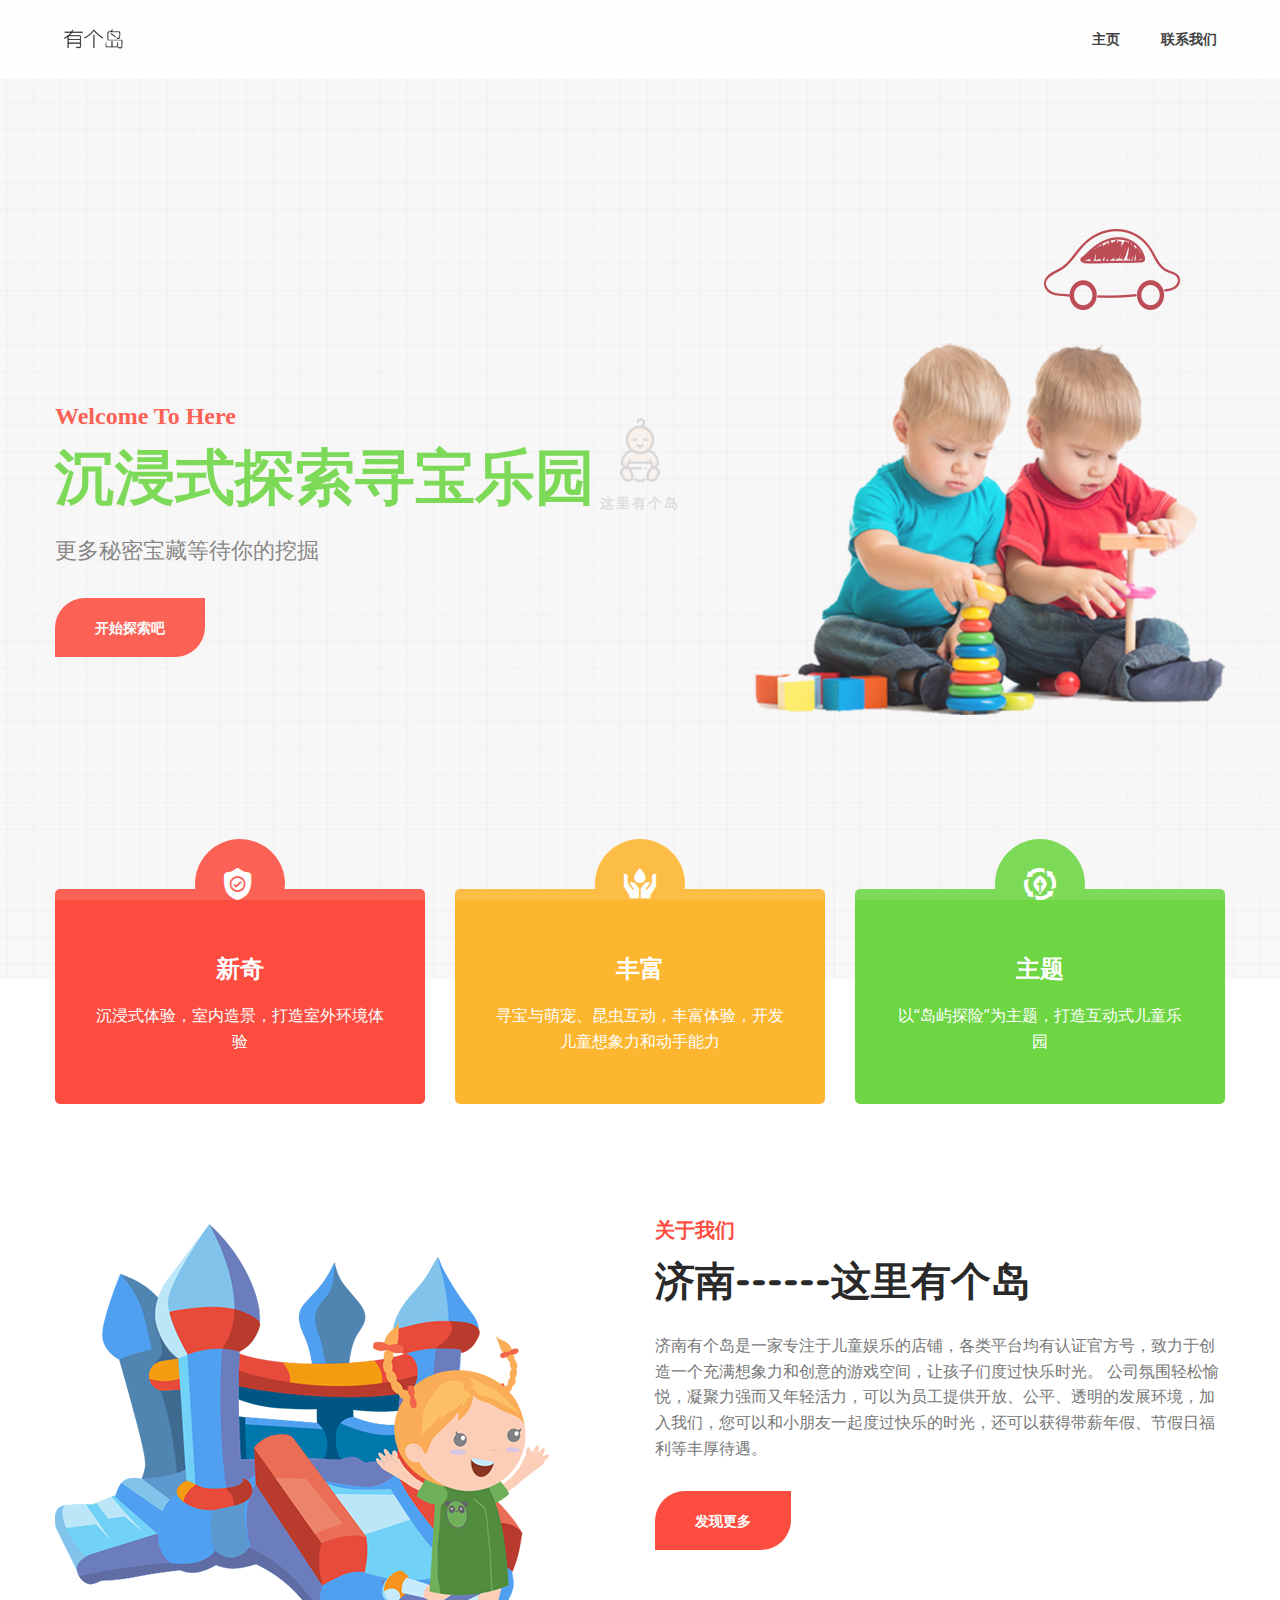
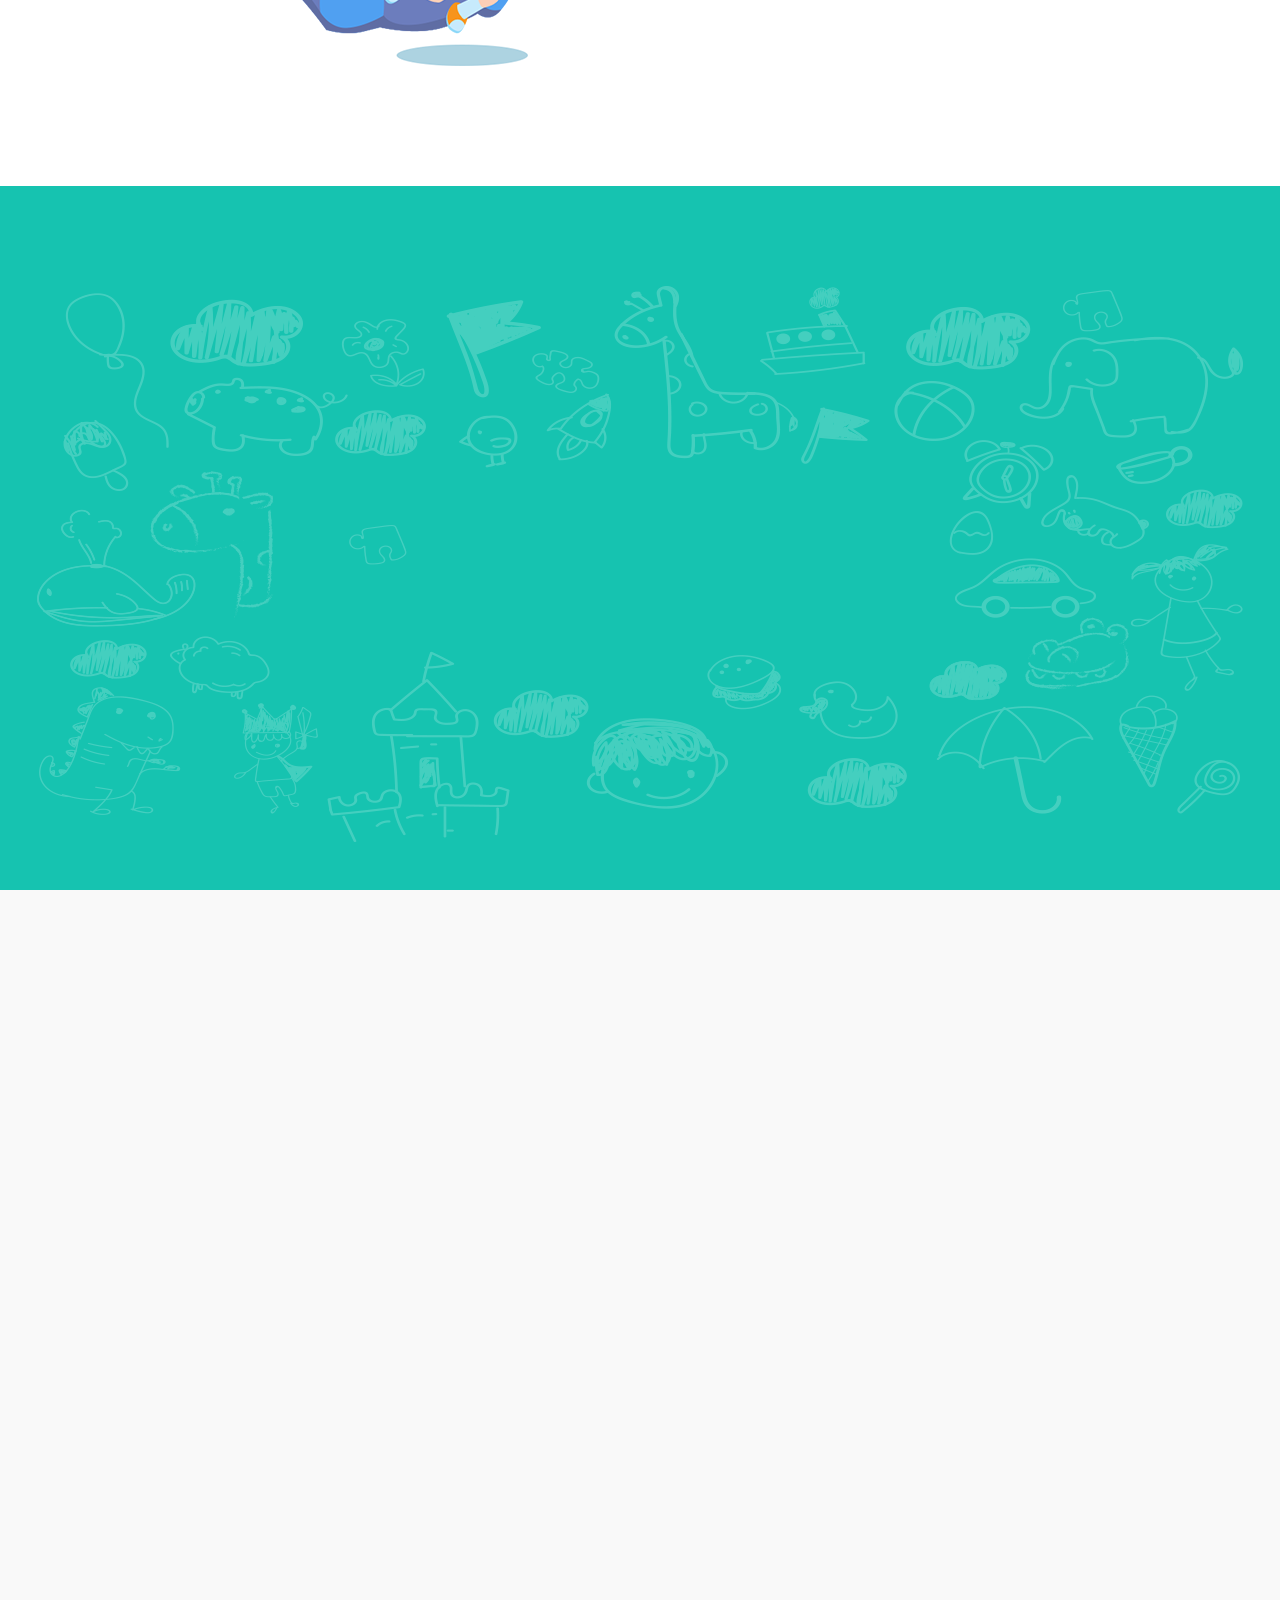
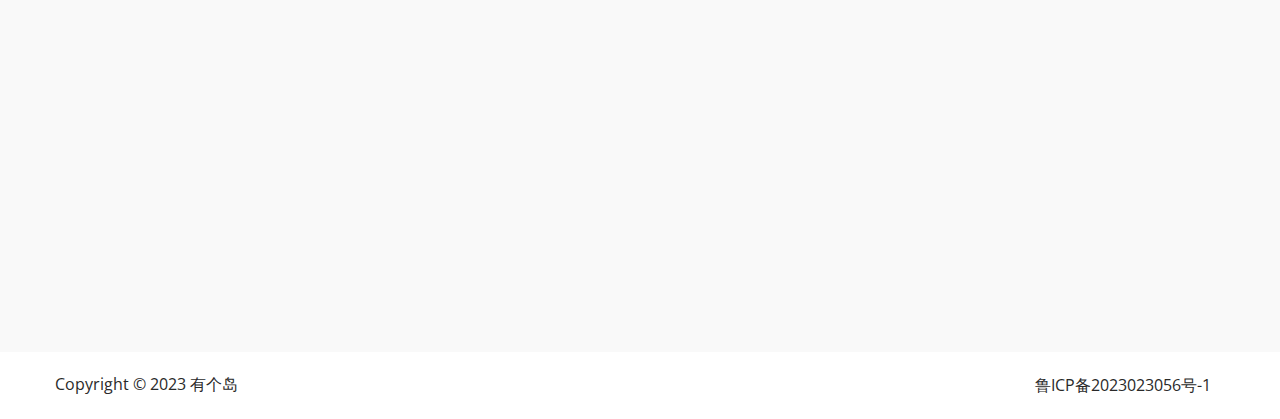
==== commit 6ad1e3f3: "Add Website ICP Filing Information" ====
--- a/index.html
+++ b/index.html
@@ -282,7 +282,7 @@
                 <div class="col-xl-6 col-lg-6 col-md-6 col-sm-12">
                     <ul>
                         <li>
-                            <a href=""></a>
+                            <a href="https://beian.miit.gov.cn/" target="_blank">鲁ICP备2023023056号-1</a>
                         </li>
                         <li>
                             <a href=""></a>
